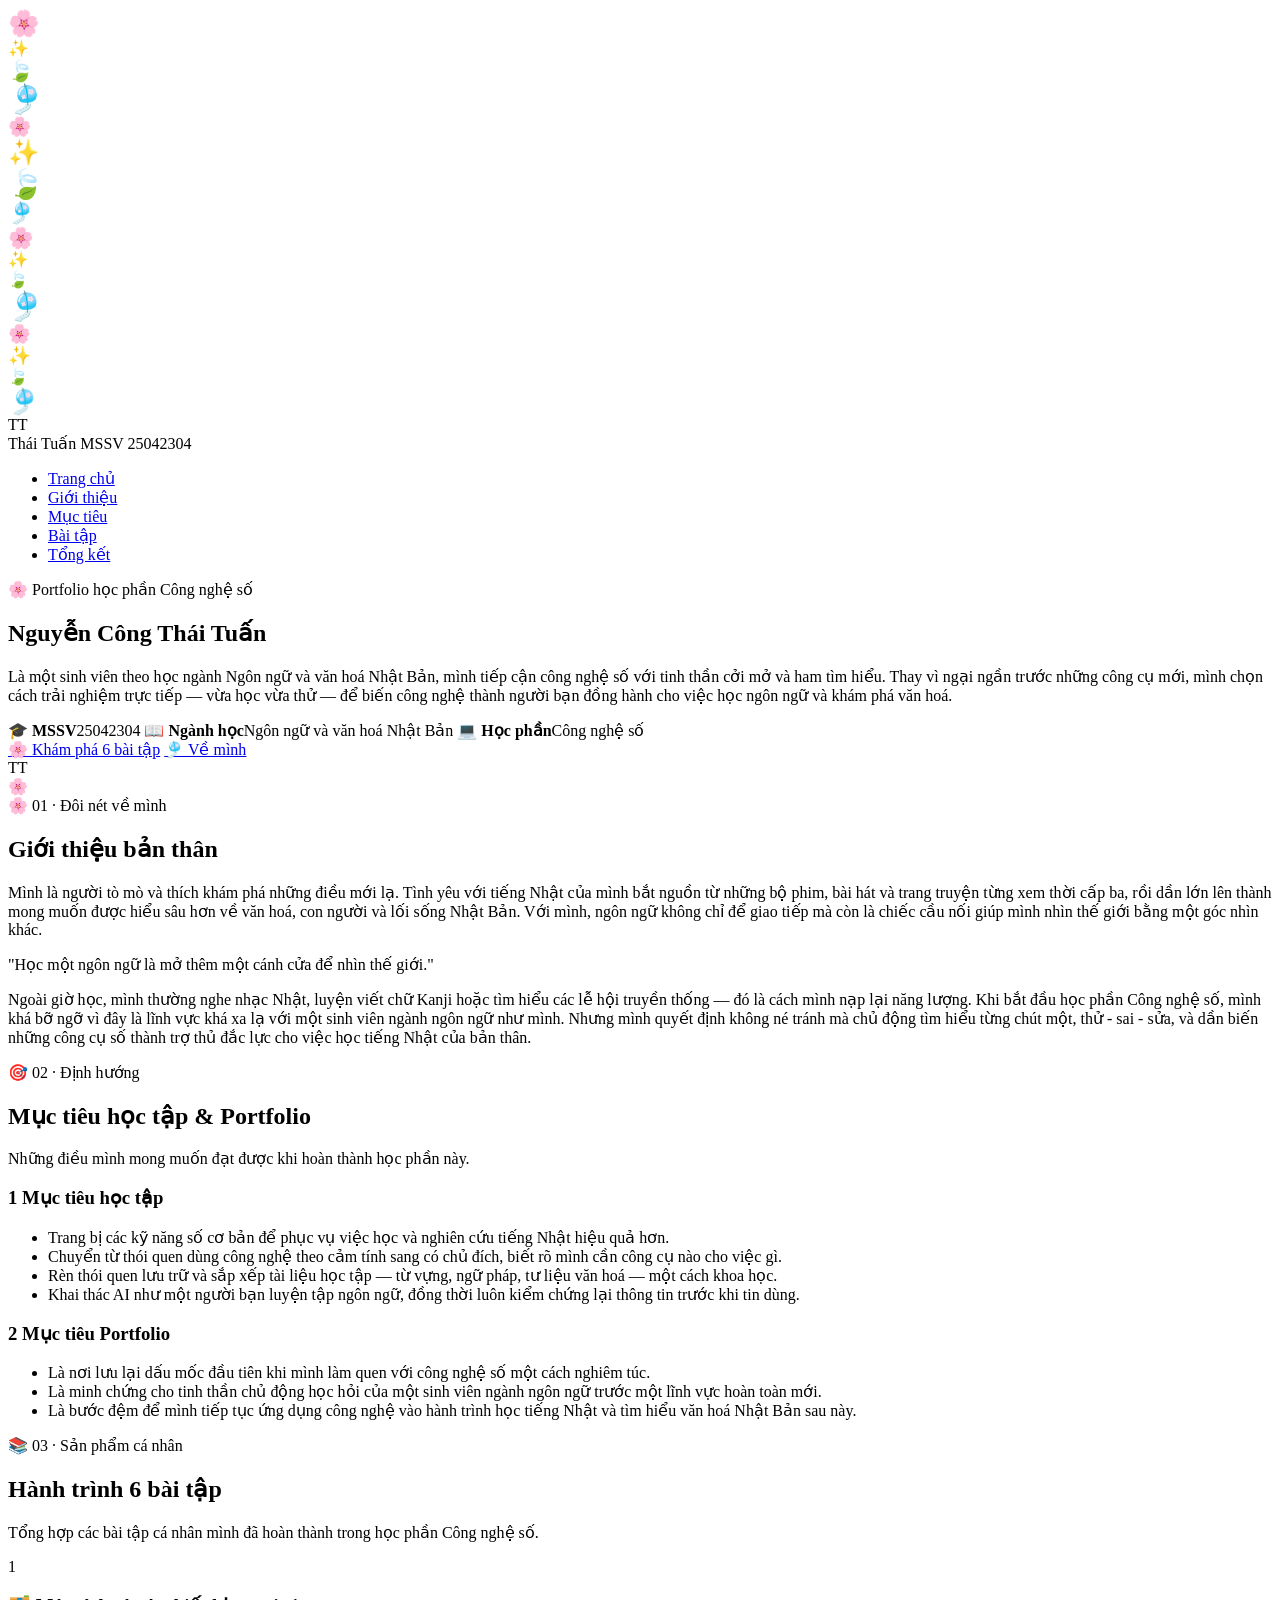
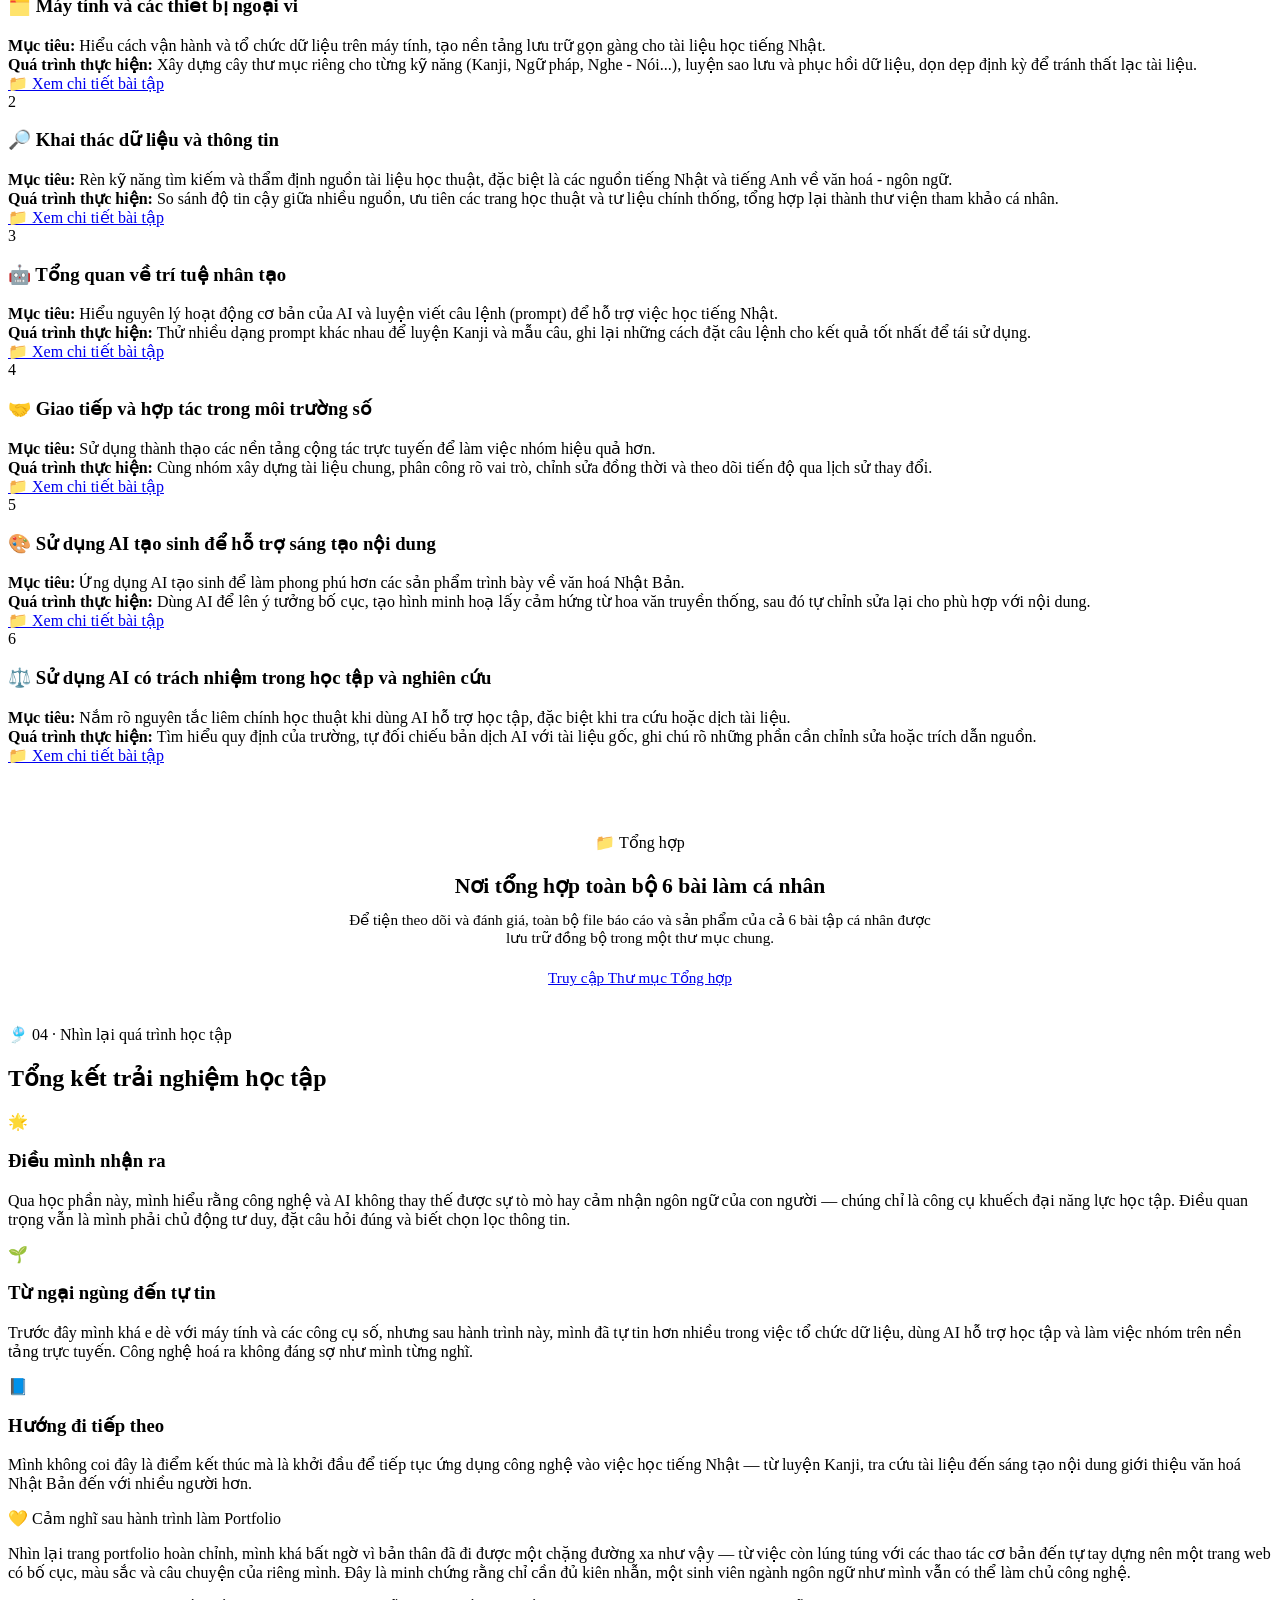
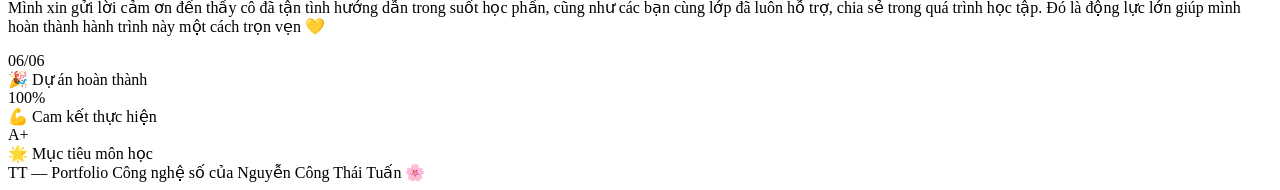
==== index.html @ 09aaa68a "Rename index (6).html to index.html" ====
<!DOCTYPE html>
<html lang="vi">
<head>
<meta charset="UTF-8">
<meta name="viewport" content="width=device-width, initial-scale=1.0">
<title>Nguyễn Công Thái Tuấn - Portfolio Công nghệ số</title>
<link rel="preconnect" href="https://fonts.googleapis.com">
<link rel="preconnect" href="https://fonts.gstatic.com" crossorigin>
<link href="https://fonts.googleapis.com/css2?family=Baloo+2:wght@500;600;700;800&family=Be+Vietnam+Pro:wght@400;500;600;700;800&display=swap" rel="stylesheet">
<link rel="stylesheet" href="style.css">
</head>
<body>

<div class="blob blob-1"></div>
<div class="blob blob-2"></div>
<div class="blob blob-3"></div>
<div class="petals" id="petals" aria-hidden="true"></div>
<div class="cursor-glow" id="cursorGlow"></div>

<header class="site-nav">
  <div class="wrap nav-inner">
    <div class="brand">
      <div class="seal">TT</div>
      <div class="brand-text">
        <span class="brand-name">Thái Tuấn</span>
        <span class="brand-id">MSSV 25042304</span>
      </div>
    </div>
    <ul class="nav-links">
      <li><a href="#trang-chu" class="nav-link active">Trang chủ</a></li>
      <li><a href="#gioi-thieu" class="nav-link">Giới thiệu</a></li>
      <li><a href="#muc-tieu" class="nav-link">Mục tiêu</a></li>
      <li><a href="#bai-tap" class="nav-link">Bài tập</a></li>
      <li><a href="#tong-ket" class="nav-link">Tổng kết</a></li>
    </ul>
  </div>
</header>

<section id="trang-chu">
  <div class="wrap hero">
    <div class="reveal">
      <span class="hero-eyebrow">🌸 Portfolio học phần Công nghệ số</span>
      <h1>Nguyễn Công Thái Tuấn<span class="underline"></span></h1>
      <p class="sub">Là một sinh viên theo học ngành Ngôn ngữ và văn hoá Nhật Bản, mình tiếp cận công nghệ số với tinh thần cởi mở và ham tìm hiểu. Thay vì ngại ngần trước những công cụ mới, mình chọn cách trải nghiệm trực tiếp — vừa học vừa thử — để biến công nghệ thành người bạn đồng hành cho việc học ngôn ngữ và khám phá văn hoá.</p>
      <div class="info-chips">
        <span class="info-chip"><b>🎓 MSSV</b>25042304</span>
        <span class="info-chip"><b>📖 Ngành học</b>Ngôn ngữ và văn hoá Nhật Bản</span>
        <span class="info-chip"><b>💻 Học phần</b>Công nghệ số</span>
      </div>
      <div class="hero-cta">
        <a href="#bai-tap" class="btn btn-primary">🌸 Khám phá 6 bài tập</a>
        <a href="#gioi-thieu" class="btn btn-ghost">🎐 Về mình</a>
      </div>
    </div>
    <div class="hero-frame reveal">
      <div class="frame-ring"></div>
      <div class="frame-img">TT</div>
      <div class="frame-sticker">🌸</div>
    </div>
  </div>
  <div class="arc-divider" aria-hidden="true"><span class="sun"></span></div>
</section>

<section id="gioi-thieu">
  <div class="wrap">
    <div class="section-head reveal">
      <span class="tag">🌸 01 · Đôi nét về mình</span>
      <h2>Giới thiệu bản thân</h2>
    </div>
    <div class="intro-text reveal">
      <p>Mình là người tò mò và thích khám phá những điều mới lạ. Tình yêu với tiếng Nhật của mình bắt nguồn từ những bộ phim, bài hát và trang truyện từng xem thời cấp ba, rồi dần lớn lên thành mong muốn được hiểu sâu hơn về văn hoá, con người và lối sống Nhật Bản. Với mình, ngôn ngữ không chỉ để giao tiếp mà còn là chiếc cầu nối giúp mình nhìn thế giới bằng một góc nhìn khác.</p>
      <div class="pull-quote">"Học một ngôn ngữ là mở thêm một cánh cửa để nhìn thế giới."</div>
      <p>Ngoài giờ học, mình thường nghe nhạc Nhật, luyện viết chữ Kanji hoặc tìm hiểu các lễ hội truyền thống — đó là cách mình nạp lại năng lượng. Khi bắt đầu học phần Công nghệ số, mình khá bỡ ngỡ vì đây là lĩnh vực khá xa lạ với một sinh viên ngành ngôn ngữ như mình. Nhưng mình quyết định không né tránh mà chủ động tìm hiểu từng chút một, thử - sai - sửa, và dần biến những công cụ số thành trợ thủ đắc lực cho việc học tiếng Nhật của bản thân.</p>
    </div>
  </div>
</section>

<section id="muc-tieu">
  <div class="wrap">
    <div class="section-head reveal">
      <span class="tag">🎯 02 · Định hướng</span>
      <h2>Mục tiêu học tập &amp; Portfolio</h2>
      <p>Những điều mình mong muốn đạt được khi hoàn thành học phần này.</p>
    </div>
    <div class="goal-grid">
      <div class="goal-card reveal">
        <h3><span class="num">1</span> Mục tiêu học tập</h3>
        <ul>
          <li>Trang bị các kỹ năng số cơ bản để phục vụ việc học và nghiên cứu tiếng Nhật hiệu quả hơn.</li>
          <li>Chuyển từ thói quen dùng công nghệ theo cảm tính sang có chủ đích, biết rõ mình cần công cụ nào cho việc gì.</li>
          <li>Rèn thói quen lưu trữ và sắp xếp tài liệu học tập — từ vựng, ngữ pháp, tư liệu văn hoá — một cách khoa học.</li>
          <li>Khai thác AI như một người bạn luyện tập ngôn ngữ, đồng thời luôn kiểm chứng lại thông tin trước khi tin dùng.</li>
        </ul>
      </div>
      <div class="goal-card reveal">
        <h3><span class="num">2</span> Mục tiêu Portfolio</h3>
        <ul>
          <li>Là nơi lưu lại dấu mốc đầu tiên khi mình làm quen với công nghệ số một cách nghiêm túc.</li>
          <li>Là minh chứng cho tinh thần chủ động học hỏi của một sinh viên ngành ngôn ngữ trước một lĩnh vực hoàn toàn mới.</li>
          <li>Là bước đệm để mình tiếp tục ứng dụng công nghệ vào hành trình học tiếng Nhật và tìm hiểu văn hoá Nhật Bản sau này.</li>
        </ul>
      </div>
    </div>
  </div>
</section>

<section id="bai-tap">
  <div class="wrap">
    <div class="section-head reveal">
      <span class="tag">📚 03 · Sản phẩm cá nhân</span>
      <h2>Hành trình 6 bài tập</h2>
      <p>Tổng hợp các bài tập cá nhân mình đã hoàn thành trong học phần Công nghệ số.</p>
    </div>
    <div class="work-list">
      <div class="work-item reveal">
        <div class="num">1</div>
        <div>
          <h3>🗂️ Máy tính và các thiết bị ngoại vi</h3>
          <div class="work-fields">
            <div class="row"><b>Mục tiêu:</b> Hiểu cách vận hành và tổ chức dữ liệu trên máy tính, tạo nền tảng lưu trữ gọn gàng cho tài liệu học tiếng Nhật.</div>
            <div class="row"><b>Quá trình thực hiện:</b> Xây dựng cây thư mục riêng cho từng kỹ năng (Kanji, Ngữ pháp, Nghe - Nói...), luyện sao lưu và phục hồi dữ liệu, dọn dẹp định kỳ để tránh thất lạc tài liệu.</div>
          </div>
          <a href="#" class="work-link">📁 Xem chi tiết bài tập</a>
        </div>
      </div>
      <div class="work-item reveal">
        <div class="num">2</div>
        <div>
          <h3>🔎 Khai thác dữ liệu và thông tin</h3>
          <div class="work-fields">
            <div class="row"><b>Mục tiêu:</b> Rèn kỹ năng tìm kiếm và thẩm định nguồn tài liệu học thuật, đặc biệt là các nguồn tiếng Nhật và tiếng Anh về văn hoá - ngôn ngữ.</div>
            <div class="row"><b>Quá trình thực hiện:</b> So sánh độ tin cậy giữa nhiều nguồn, ưu tiên các trang học thuật và tư liệu chính thống, tổng hợp lại thành thư viện tham khảo cá nhân.</div>
          </div>
          <a href="#" class="work-link">📁 Xem chi tiết bài tập</a>
        </div>
      </div>
      <div class="work-item reveal">
        <div class="num">3</div>
        <div>
          <h3>🤖 Tổng quan về trí tuệ nhân tạo</h3>
          <div class="work-fields">
            <div class="row"><b>Mục tiêu:</b> Hiểu nguyên lý hoạt động cơ bản của AI và luyện viết câu lệnh (prompt) để hỗ trợ việc học tiếng Nhật.</div>
            <div class="row"><b>Quá trình thực hiện:</b> Thử nhiều dạng prompt khác nhau để luyện Kanji và mẫu câu, ghi lại những cách đặt câu lệnh cho kết quả tốt nhất để tái sử dụng.</div>
          </div>
          <a href="#" class="work-link">📁 Xem chi tiết bài tập</a>
        </div>
      </div>
      <div class="work-item reveal">
        <div class="num">4</div>
        <div>
          <h3>🤝 Giao tiếp và hợp tác trong môi trường số</h3>
          <div class="work-fields">
            <div class="row"><b>Mục tiêu:</b> Sử dụng thành thạo các nền tảng cộng tác trực tuyến để làm việc nhóm hiệu quả hơn.</div>
            <div class="row"><b>Quá trình thực hiện:</b> Cùng nhóm xây dựng tài liệu chung, phân công rõ vai trò, chỉnh sửa đồng thời và theo dõi tiến độ qua lịch sử thay đổi.</div>
          </div>
          <a href="#" class="work-link">📁 Xem chi tiết bài tập</a>
        </div>
      </div>
      <div class="work-item reveal">
        <div class="num">5</div>
        <div>
          <h3>🎨 Sử dụng AI tạo sinh để hỗ trợ sáng tạo nội dung</h3>
          <div class="work-fields">
            <div class="row"><b>Mục tiêu:</b> Ứng dụng AI tạo sinh để làm phong phú hơn các sản phẩm trình bày về văn hoá Nhật Bản.</div>
            <div class="row"><b>Quá trình thực hiện:</b> Dùng AI để lên ý tưởng bố cục, tạo hình minh hoạ lấy cảm hứng từ hoa văn truyền thống, sau đó tự chỉnh sửa lại cho phù hợp với nội dung.</div>
          </div>
          <a href="#" class="work-link">📁 Xem chi tiết bài tập</a>
        </div>
      </div>
      <div class="work-item reveal">
        <div class="num">6</div>
        <div>
          <h3>⚖️ Sử dụng AI có trách nhiệm trong học tập và nghiên cứu</h3>
          <div class="work-fields">
            <div class="row"><b>Mục tiêu:</b> Nắm rõ nguyên tắc liêm chính học thuật khi dùng AI hỗ trợ học tập, đặc biệt khi tra cứu hoặc dịch tài liệu.</div>
            <div class="row"><b>Quá trình thực hiện:</b> Tìm hiểu quy định của trường, tự đối chiếu bản dịch AI với tài liệu gốc, ghi chú rõ những phần cần chỉnh sửa hoặc trích dẫn nguồn.</div>
          </div>
          <a href="#" class="work-link">📁 Xem chi tiết bài tập</a>
        </div>
      </div>

      <!-- Ô dẫn đến link tổng hợp 6 bài -->
      <div class="work-item reveal" style="grid-template-columns: 1fr; text-align: center; border: 2px dashed var(--pink); background: var(--pink-soft); margin-top: 30px; padding: 38px 24px;">
        <div style="max-width: 600px; margin: 0 auto;">
          <span class="tag" style="margin-bottom: 16px;">📁 Tổng hợp</span>
          <h3 style="font-size: 1.35rem; margin-bottom: 12px;">Nơi tổng hợp toàn bộ 6 bài làm cá nhân</h3>
          <p class="sub" style="margin: 0 auto 22px; font-size: 0.95rem;">Để tiện theo dõi và đánh giá, toàn bộ file báo cáo và sản phẩm của cả 6 bài tập cá nhân được lưu trữ đồng bộ trong một thư mục chung.</p>
          <!-- Thay link Drive tổng hợp thật vào ký tự # dưới đây -->
          <a href="#" class="btn btn-primary" style="padding: 14px 36px; font-size: 0.95rem;">Truy cập Thư mục Tổng hợp</a>
        </div>
      </div>
    </div>
  </div>
</section>

<section id="tong-ket">
  <div class="wrap">
    <div class="section-head reveal">
      <span class="tag">🎐 04 · Nhìn lại quá trình học tập</span>
      <h2>Tổng kết trải nghiệm học tập</h2>
    </div>
    <div class="reflect-grid">
      <div class="reflect-card reveal">
        <div class="ic">🌟</div>
        <h3>Điều mình nhận ra</h3>
        <p>Qua học phần này, mình hiểu rằng công nghệ và AI không thay thế được sự tò mò hay cảm nhận ngôn ngữ của con người — chúng chỉ là công cụ khuếch đại năng lực học tập. Điều quan trọng vẫn là mình phải chủ động tư duy, đặt câu hỏi đúng và biết chọn lọc thông tin.</p>
      </div>
      <div class="reflect-card reveal">
        <div class="ic">🌱</div>
        <h3>Từ ngại ngùng đến tự tin</h3>
        <p>Trước đây mình khá e dè với máy tính và các công cụ số, nhưng sau hành trình này, mình đã tự tin hơn nhiều trong việc tổ chức dữ liệu, dùng AI hỗ trợ học tập và làm việc nhóm trên nền tảng trực tuyến. Công nghệ hoá ra không đáng sợ như mình từng nghĩ.</p>
      </div>
      <div class="reflect-card reveal">
        <div class="ic">📘</div>
        <h3>Hướng đi tiếp theo</h3>
        <p>Mình không coi đây là điểm kết thúc mà là khởi đầu để tiếp tục ứng dụng công nghệ vào việc học tiếng Nhật — từ luyện Kanji, tra cứu tài liệu đến sáng tạo nội dung giới thiệu văn hoá Nhật Bản đến với nhiều người hơn.</p>
      </div>
    </div>

    <div class="feelings reveal">
      <span class="tag">💛 Cảm nghĩ sau hành trình làm Portfolio</span>
      <p>Nhìn lại trang portfolio hoàn chỉnh, mình khá bất ngờ vì bản thân đã đi được một chặng đường xa như vậy — từ việc còn lúng túng với các thao tác cơ bản đến tự tay dựng nên một trang web có bố cục, màu sắc và câu chuyện của riêng mình. Đây là minh chứng rằng chỉ cần đủ kiên nhẫn, một sinh viên ngành ngôn ngữ như mình vẫn có thể làm chủ công nghệ.</p>
      <p class="thanks">Mình xin gửi lời cảm ơn đến thầy cô đã tận tình hướng dẫn trong suốt học phần, cũng như các bạn cùng lớp đã luôn hỗ trợ, chia sẻ trong quá trình học tập. Đó là động lực lớn giúp mình hoàn thành hành trình này một cách trọn vẹn 💛</p>
    </div>

    <div class="stat-row reveal">
      <div class="stat"><div class="num">06/06</div><div class="label">🎉 Dự án hoàn thành</div></div>
      <div class="stat"><div class="num">100%</div><div class="label">💪 Cam kết thực hiện</div></div>
      <div class="stat"><div class="num">A+</div><div class="label">🌟 Mục tiêu môn học</div></div>
    </div>
  </div>
</section>

<footer>
  <span class="seal-mini">TT</span> — Portfolio Công nghệ số của Nguyễn Công Thái Tuấn 🌸
</footer>

<script>
  // Cánh hoa rơi
  const petalEmojis = ['🌸','✨','🍃','🎐'];
  const petalLayer = document.getElementById('petals');
  for(let i = 0; i < 16; i++){
    const el = document.createElement('div');
    el.className = 'petal';
    el.textContent = petalEmojis[i % petalEmojis.length];
    el.style.left = (Math.random() * 100) + 'vw';
    el.style.animationDuration = (9 + Math.random() * 8) + 's';
    el.style.animationDelay = (Math.random() * 10) + 's';
    el.style.fontSize = (1 + Math.random() * 0.9) + 'rem';
    petalLayer.appendChild(el);
  }

  // Con trỏ phát sáng
  const glow = document.getElementById('cursorGlow');
  window.addEventListener('mousemove', (e) => {
    glow.style.left = e.clientX + 'px'; glow.style.top = e.clientY + 'px'; glow.style.opacity = 1;
  });
  window.addEventListener('mouseleave', () => { glow.style.opacity = 0; });

  // Hiệu ứng xuất hiện khi cuộn
  const reveals = document.querySelectorAll('.reveal');
  reveals.forEach((el, i) => { el.style.transitionDelay = (i % 4) * 0.08 + 's'; });
  const io = new IntersectionObserver((entries) => {
    entries.forEach(entry => {
      if (entry.isIntersecting) { entry.target.classList.add('in-view'); io.unobserve(entry.target); }
    });
  }, { threshold: 0.1 });
  reveals.forEach(el => io.observe(el));

  // Số liệu "nảy" khi vào khung nhìn
  const stats = document.querySelectorAll('.stat');
  const statIo = new IntersectionObserver((entries) => {
    entries.forEach(entry => {
      if (entry.isIntersecting) { entry.target.classList.add('in-view'); statIo.unobserve(entry.target); }
    });
  }, { threshold: 0.4 });
  stats.forEach(el => statIo.observe(el));

  // Cuộn mượt
  document.querySelectorAll('a[href^="#"]').forEach(link => {
    link.addEventListener('click', (e) => {
      const target = document.querySelector(link.getAttribute('href'));
      if (target) { e.preventDefault(); target.scrollIntoView({ behavior: 'smooth', block: 'start' }); }
    });
  });

  // Đánh dấu mục nav đang xem
  const navLinks = document.querySelectorAll('.nav-link');
  const sections = document.querySelectorAll('section[id]');
  const navIo = new IntersectionObserver((entries) => {
    entries.forEach(entry => {
      if (entry.isIntersecting) {
        const id = entry.target.getAttribute('id');
        navLinks.forEach(l => l.classList.toggle('active', l.getAttribute('href') === '#' + id));
      }
    });
  }, { threshold: 0.3 });
  sections.forEach(s => navIo.observe(s));

  // Trước khi in: hiện đầy đủ nội dung, tắt hiệu ứng động
  window.addEventListener('beforeprint', () => {
    reveals.forEach(el => el.classList.add('in-view'));
    stats.forEach(el => el.classList.add('in-view'));
  });
</script>
</body>
</html>
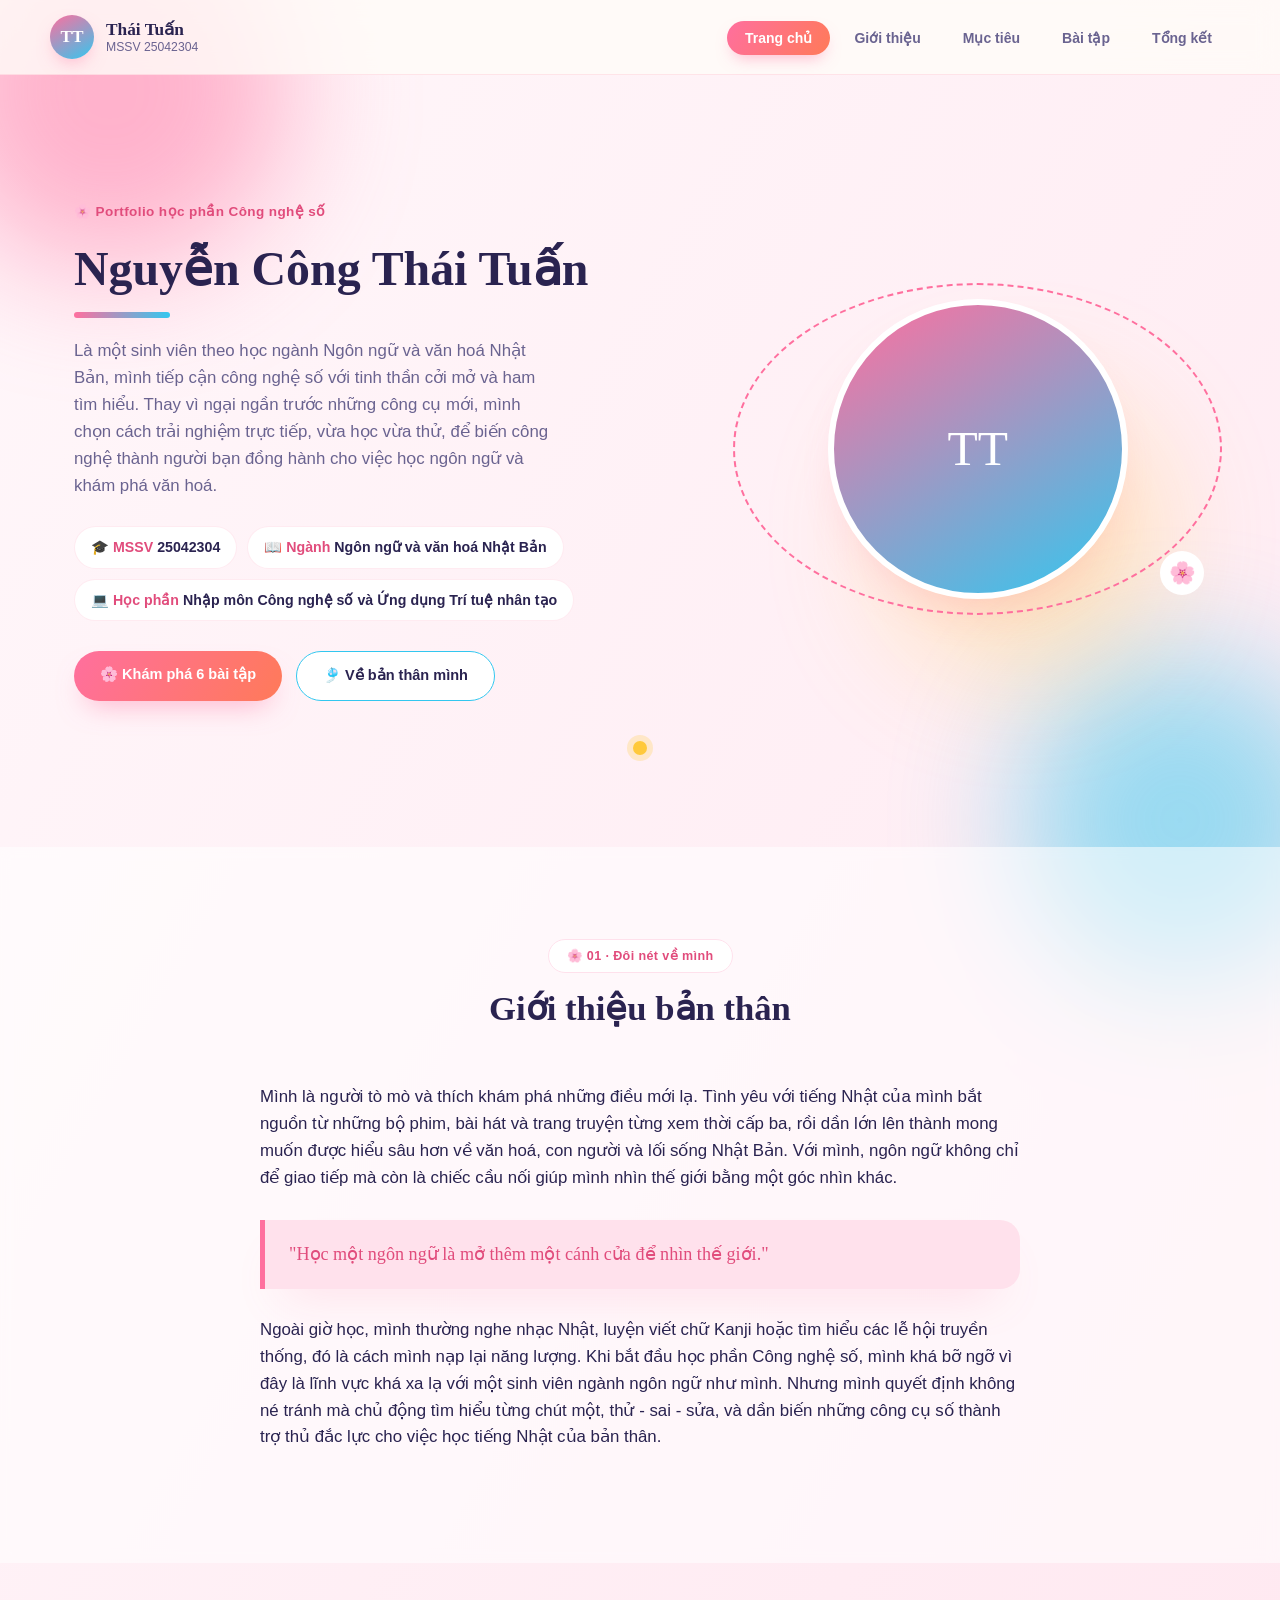
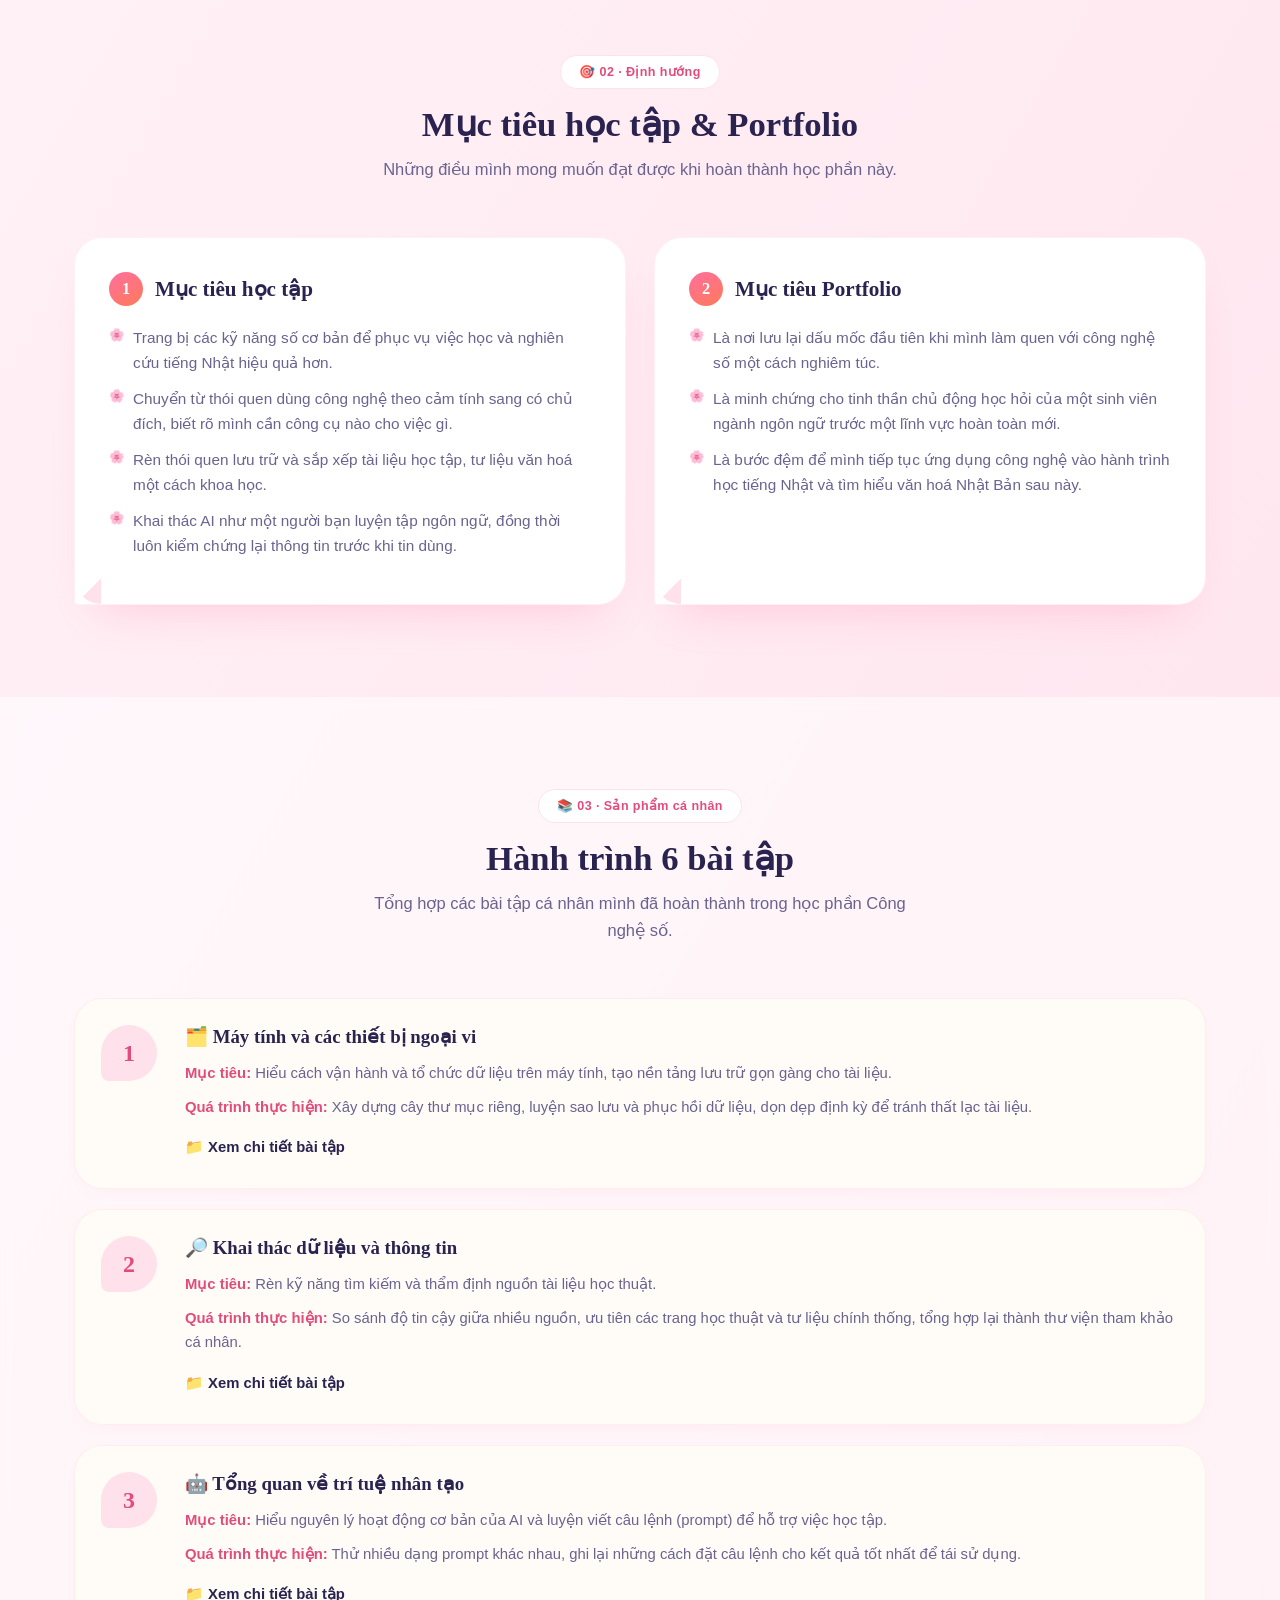
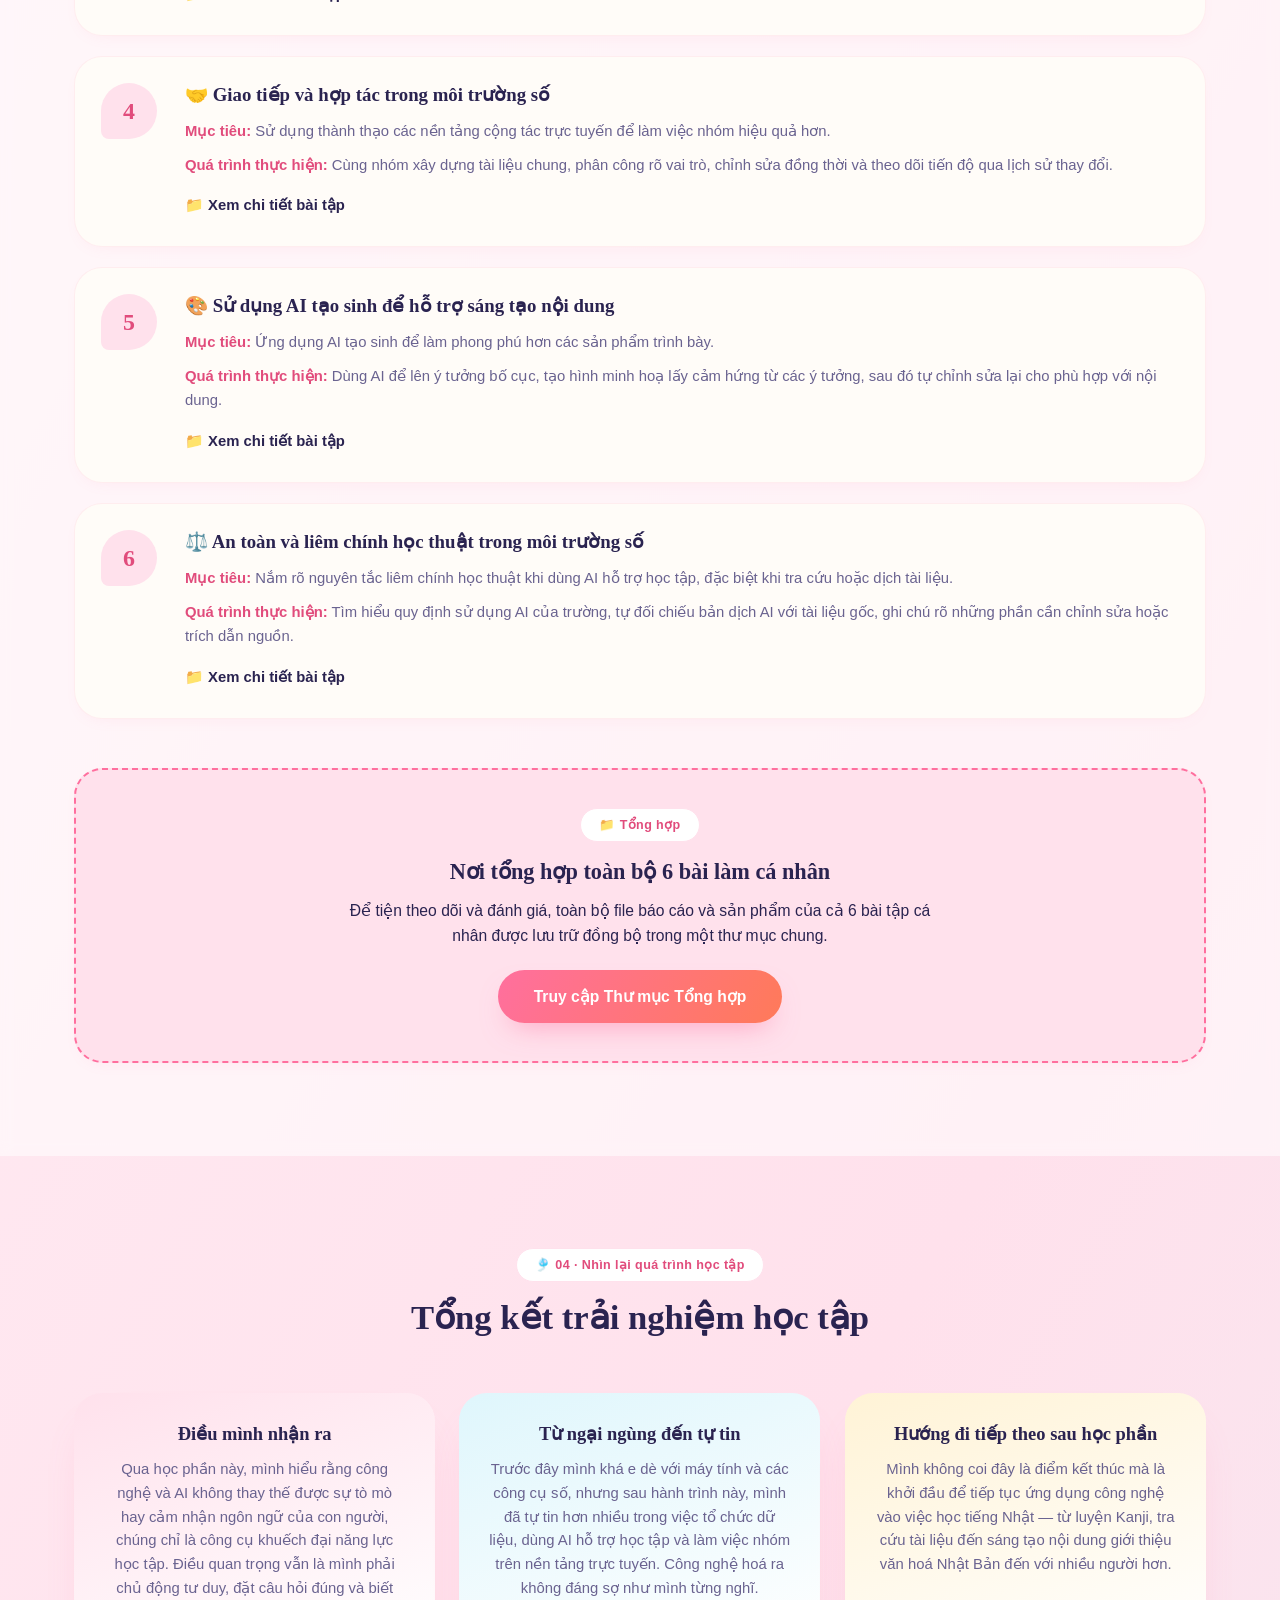
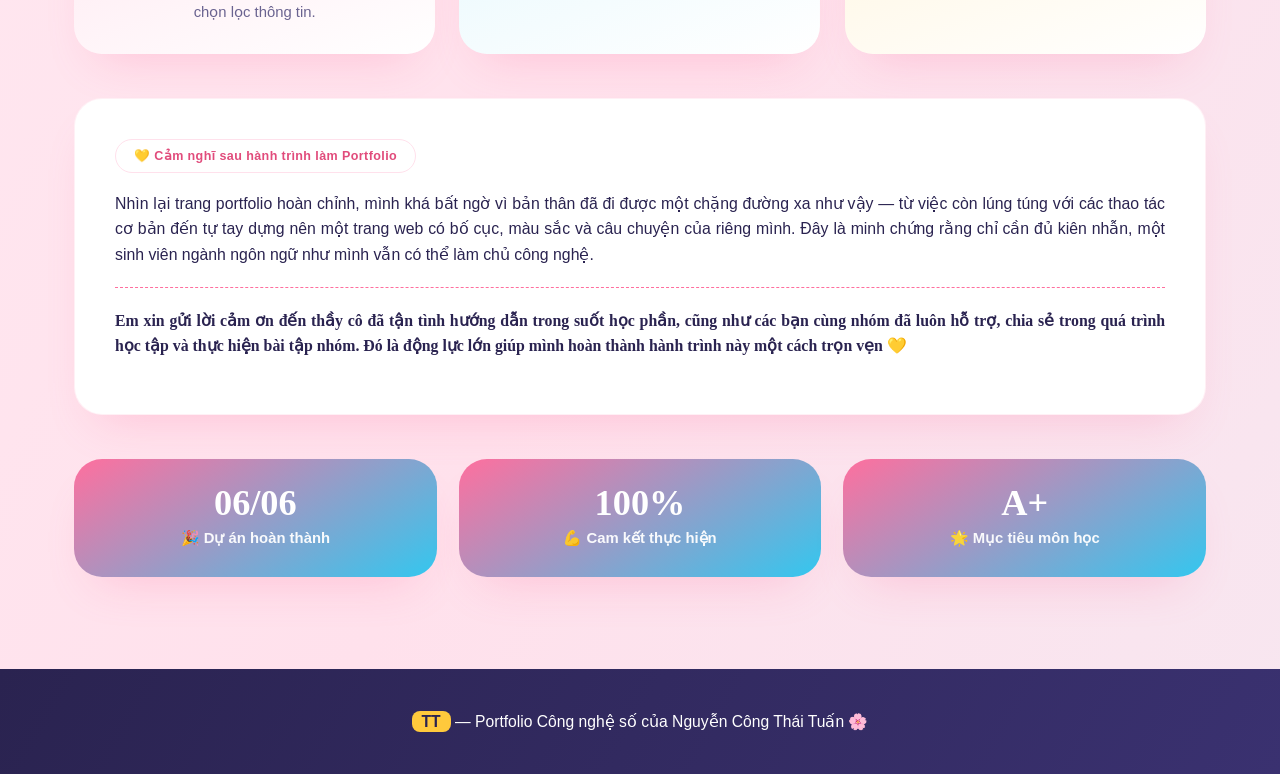
==== commit e3cc5ca7: "Update index.html" ====
--- a/index.html
+++ b/index.html
@@ -41,15 +41,15 @@
     <div class="reveal">
       <span class="hero-eyebrow">🌸 Portfolio học phần Công nghệ số</span>
       <h1>Nguyễn Công Thái Tuấn<span class="underline"></span></h1>
-      <p class="sub">Là một sinh viên theo học ngành Ngôn ngữ và văn hoá Nhật Bản, mình tiếp cận công nghệ số với tinh thần cởi mở và ham tìm hiểu. Thay vì ngại ngần trước những công cụ mới, mình chọn cách trải nghiệm trực tiếp — vừa học vừa thử — để biến công nghệ thành người bạn đồng hành cho việc học ngôn ngữ và khám phá văn hoá.</p>
+      <p class="sub">Là một sinh viên theo học ngành Ngôn ngữ và văn hoá Nhật Bản, mình tiếp cận công nghệ số với tinh thần cởi mở và ham tìm hiểu. Thay vì ngại ngần trước những công cụ mới, mình chọn cách trải nghiệm trực tiếp, vừa học vừa thử, để biến công nghệ thành người bạn đồng hành cho việc học ngôn ngữ và khám phá văn hoá.</p>
       <div class="info-chips">
         <span class="info-chip"><b>🎓 MSSV</b>25042304</span>
-        <span class="info-chip"><b>📖 Ngành học</b>Ngôn ngữ và văn hoá Nhật Bản</span>
-        <span class="info-chip"><b>💻 Học phần</b>Công nghệ số</span>
+        <span class="info-chip"><b>📖 Ngành</b>Ngôn ngữ và văn hoá Nhật Bản</span>
+        <span class="info-chip"><b>💻 Học phần</b>Nhập môn Công nghệ số và Ứng dụng Trí tuệ nhân tạo</span>
       </div>
       <div class="hero-cta">
         <a href="#bai-tap" class="btn btn-primary">🌸 Khám phá 6 bài tập</a>
-        <a href="#gioi-thieu" class="btn btn-ghost">🎐 Về mình</a>
+        <a href="#gioi-thieu" class="btn btn-ghost">🎐 Về bản thân mình</a>
       </div>
     </div>
     <div class="hero-frame reveal">
@@ -70,7 +70,7 @@
     <div class="intro-text reveal">
       <p>Mình là người tò mò và thích khám phá những điều mới lạ. Tình yêu với tiếng Nhật của mình bắt nguồn từ những bộ phim, bài hát và trang truyện từng xem thời cấp ba, rồi dần lớn lên thành mong muốn được hiểu sâu hơn về văn hoá, con người và lối sống Nhật Bản. Với mình, ngôn ngữ không chỉ để giao tiếp mà còn là chiếc cầu nối giúp mình nhìn thế giới bằng một góc nhìn khác.</p>
       <div class="pull-quote">"Học một ngôn ngữ là mở thêm một cánh cửa để nhìn thế giới."</div>
-      <p>Ngoài giờ học, mình thường nghe nhạc Nhật, luyện viết chữ Kanji hoặc tìm hiểu các lễ hội truyền thống — đó là cách mình nạp lại năng lượng. Khi bắt đầu học phần Công nghệ số, mình khá bỡ ngỡ vì đây là lĩnh vực khá xa lạ với một sinh viên ngành ngôn ngữ như mình. Nhưng mình quyết định không né tránh mà chủ động tìm hiểu từng chút một, thử - sai - sửa, và dần biến những công cụ số thành trợ thủ đắc lực cho việc học tiếng Nhật của bản thân.</p>
+      <p>Ngoài giờ học, mình thường nghe nhạc Nhật, luyện viết chữ Kanji hoặc tìm hiểu các lễ hội truyền thống, đó là cách mình nạp lại năng lượng. Khi bắt đầu học phần Công nghệ số, mình khá bỡ ngỡ vì đây là lĩnh vực khá xa lạ với một sinh viên ngành ngôn ngữ như mình. Nhưng mình quyết định không né tránh mà chủ động tìm hiểu từng chút một, thử - sai - sửa, và dần biến những công cụ số thành trợ thủ đắc lực cho việc học tiếng Nhật của bản thân.</p>
     </div>
   </div>
 </section>
@@ -88,7 +88,7 @@
         <ul>
           <li>Trang bị các kỹ năng số cơ bản để phục vụ việc học và nghiên cứu tiếng Nhật hiệu quả hơn.</li>
           <li>Chuyển từ thói quen dùng công nghệ theo cảm tính sang có chủ đích, biết rõ mình cần công cụ nào cho việc gì.</li>
-          <li>Rèn thói quen lưu trữ và sắp xếp tài liệu học tập — từ vựng, ngữ pháp, tư liệu văn hoá — một cách khoa học.</li>
+          <li>Rèn thói quen lưu trữ và sắp xếp tài liệu học tập, tư liệu văn hoá một cách khoa học.</li>
           <li>Khai thác AI như một người bạn luyện tập ngôn ngữ, đồng thời luôn kiểm chứng lại thông tin trước khi tin dùng.</li>
         </ul>
       </div>
@@ -117,10 +117,10 @@
         <div>
           <h3>🗂️ Máy tính và các thiết bị ngoại vi</h3>
           <div class="work-fields">
-            <div class="row"><b>Mục tiêu:</b> Hiểu cách vận hành và tổ chức dữ liệu trên máy tính, tạo nền tảng lưu trữ gọn gàng cho tài liệu học tiếng Nhật.</div>
-            <div class="row"><b>Quá trình thực hiện:</b> Xây dựng cây thư mục riêng cho từng kỹ năng (Kanji, Ngữ pháp, Nghe - Nói...), luyện sao lưu và phục hồi dữ liệu, dọn dẹp định kỳ để tránh thất lạc tài liệu.</div>
-          </div>
-          <a href="#" class="work-link">📁 Xem chi tiết bài tập</a>
+            <div class="row"><b>Mục tiêu:</b> Hiểu cách vận hành và tổ chức dữ liệu trên máy tính, tạo nền tảng lưu trữ gọn gàng cho tài liệu.</div>
+            <div class="row"><b>Quá trình thực hiện:</b> Xây dựng cây thư mục riêng, luyện sao lưu và phục hồi dữ liệu, dọn dẹp định kỳ để tránh thất lạc tài liệu.</div>
+          </div>
+          <a href="https://drive.google.com/file/d/1brFZg4f1hDSLKxqn5hWI1V_ljC0Bep34/view?usp=drive_link" class="work-link">📁 Xem chi tiết bài tập</a>
         </div>
       </div>
       <div class="work-item reveal">
@@ -128,10 +128,10 @@
         <div>
           <h3>🔎 Khai thác dữ liệu và thông tin</h3>
           <div class="work-fields">
-            <div class="row"><b>Mục tiêu:</b> Rèn kỹ năng tìm kiếm và thẩm định nguồn tài liệu học thuật, đặc biệt là các nguồn tiếng Nhật và tiếng Anh về văn hoá - ngôn ngữ.</div>
+            <div class="row"><b>Mục tiêu:</b> Rèn kỹ năng tìm kiếm và thẩm định nguồn tài liệu học thuật.</div>
             <div class="row"><b>Quá trình thực hiện:</b> So sánh độ tin cậy giữa nhiều nguồn, ưu tiên các trang học thuật và tư liệu chính thống, tổng hợp lại thành thư viện tham khảo cá nhân.</div>
           </div>
-          <a href="#" class="work-link">📁 Xem chi tiết bài tập</a>
+          <a href="https://drive.google.com/file/d/1V2eVG8cg9KhekNZRLpbLULGTibU__A0H/view?usp=drive_link" class="work-link">📁 Xem chi tiết bài tập</a>
         </div>
       </div>
       <div class="work-item reveal">
@@ -139,10 +139,10 @@
         <div>
           <h3>🤖 Tổng quan về trí tuệ nhân tạo</h3>
           <div class="work-fields">
-            <div class="row"><b>Mục tiêu:</b> Hiểu nguyên lý hoạt động cơ bản của AI và luyện viết câu lệnh (prompt) để hỗ trợ việc học tiếng Nhật.</div>
-            <div class="row"><b>Quá trình thực hiện:</b> Thử nhiều dạng prompt khác nhau để luyện Kanji và mẫu câu, ghi lại những cách đặt câu lệnh cho kết quả tốt nhất để tái sử dụng.</div>
-          </div>
-          <a href="#" class="work-link">📁 Xem chi tiết bài tập</a>
+            <div class="row"><b>Mục tiêu:</b> Hiểu nguyên lý hoạt động cơ bản của AI và luyện viết câu lệnh (prompt) để hỗ trợ việc học tập.</div>
+            <div class="row"><b>Quá trình thực hiện:</b> Thử nhiều dạng prompt khác nhau, ghi lại những cách đặt câu lệnh cho kết quả tốt nhất để tái sử dụng.</div>
+          </div>
+          <a href="https://drive.google.com/file/d/1sXo_4yEObmmK12gEWAlB6NnLqLjsC4DI/view?usp=drive_link" class="work-link">📁 Xem chi tiết bài tập</a>
         </div>
       </div>
       <div class="work-item reveal">
@@ -153,7 +153,7 @@
             <div class="row"><b>Mục tiêu:</b> Sử dụng thành thạo các nền tảng cộng tác trực tuyến để làm việc nhóm hiệu quả hơn.</div>
             <div class="row"><b>Quá trình thực hiện:</b> Cùng nhóm xây dựng tài liệu chung, phân công rõ vai trò, chỉnh sửa đồng thời và theo dõi tiến độ qua lịch sử thay đổi.</div>
           </div>
-          <a href="#" class="work-link">📁 Xem chi tiết bài tập</a>
+          <a href="https://drive.google.com/file/d/1CThn3z2_cbSLkAjHHFn8-Ey7aQlFpjEn/view?usp=drive_link" class="work-link">📁 Xem chi tiết bài tập</a>
         </div>
       </div>
       <div class="work-item reveal">
@@ -161,21 +161,21 @@
         <div>
           <h3>🎨 Sử dụng AI tạo sinh để hỗ trợ sáng tạo nội dung</h3>
           <div class="work-fields">
-            <div class="row"><b>Mục tiêu:</b> Ứng dụng AI tạo sinh để làm phong phú hơn các sản phẩm trình bày về văn hoá Nhật Bản.</div>
-            <div class="row"><b>Quá trình thực hiện:</b> Dùng AI để lên ý tưởng bố cục, tạo hình minh hoạ lấy cảm hứng từ hoa văn truyền thống, sau đó tự chỉnh sửa lại cho phù hợp với nội dung.</div>
-          </div>
-          <a href="#" class="work-link">📁 Xem chi tiết bài tập</a>
+            <div class="row"><b>Mục tiêu:</b> Ứng dụng AI tạo sinh để làm phong phú hơn các sản phẩm trình bày.</div>
+            <div class="row"><b>Quá trình thực hiện:</b> Dùng AI để lên ý tưởng bố cục, tạo hình minh hoạ lấy cảm hứng từ các ý tưởng, sau đó tự chỉnh sửa lại cho phù hợp với nội dung.</div>
+          </div>
+          <a href="https://drive.google.com/file/d/1JEr2yvIgP0-DzwtuU6i96ROwkSikWsbE/view?usp=drive_link" class="work-link">📁 Xem chi tiết bài tập</a>
         </div>
       </div>
       <div class="work-item reveal">
         <div class="num">6</div>
         <div>
-          <h3>⚖️ Sử dụng AI có trách nhiệm trong học tập và nghiên cứu</h3>
+          <h3>⚖️ An toàn và liêm chính học thuật trong môi trường số</h3>
           <div class="work-fields">
             <div class="row"><b>Mục tiêu:</b> Nắm rõ nguyên tắc liêm chính học thuật khi dùng AI hỗ trợ học tập, đặc biệt khi tra cứu hoặc dịch tài liệu.</div>
-            <div class="row"><b>Quá trình thực hiện:</b> Tìm hiểu quy định của trường, tự đối chiếu bản dịch AI với tài liệu gốc, ghi chú rõ những phần cần chỉnh sửa hoặc trích dẫn nguồn.</div>
-          </div>
-          <a href="#" class="work-link">📁 Xem chi tiết bài tập</a>
+            <div class="row"><b>Quá trình thực hiện:</b> Tìm hiểu quy định sử dụng AI của trường, tự đối chiếu bản dịch AI với tài liệu gốc, ghi chú rõ những phần cần chỉnh sửa hoặc trích dẫn nguồn.</div>
+          </div>
+          <a href="https://drive.google.com/file/d/198xptSa5ByX6omVA4YvT5B3yi4RmZmha/view?usp=drive_link" class="work-link">📁 Xem chi tiết bài tập</a>
         </div>
       </div>
 
@@ -184,9 +184,9 @@
         <div style="max-width: 600px; margin: 0 auto;">
           <span class="tag" style="margin-bottom: 16px;">📁 Tổng hợp</span>
           <h3 style="font-size: 1.35rem; margin-bottom: 12px;">Nơi tổng hợp toàn bộ 6 bài làm cá nhân</h3>
-          <p class="sub" style="margin: 0 auto 22px; font-size: 0.95rem;">Để tiện theo dõi và đánh giá, toàn bộ file báo cáo và sản phẩm của cả 6 bài tập cá nhân được lưu trữ đồng bộ trong một thư mục chung.</p>
+          <p class="sub" style="margin: 0 auto 22px; font-size: 0.95rem;">Để tiện theo dõi và đánh giá, toàn bộ file báo cáo và sản phẩm của cả 6 bài tập cá nhân được  lưu trữ đồng bộ trong một thư mục chung.</p>
           <!-- Thay link Drive tổng hợp thật vào ký tự # dưới đây -->
-          <a href="#" class="btn btn-primary" style="padding: 14px 36px; font-size: 0.95rem;">Truy cập Thư mục Tổng hợp</a>
+          <a href="https://drive.google.com/drive/folders/1JVnuB_zcmQ5XquJ6gWGvH21tws39dPbN?usp=drive_link" class="btn btn-primary" style="padding: 14px 36px; font-size: 0.95rem;">Truy cập Thư mục Tổng hợp</a>
         </div>
       </div>
     </div>
@@ -201,18 +201,15 @@
     </div>
     <div class="reflect-grid">
       <div class="reflect-card reveal">
-        <div class="ic">🌟</div>
         <h3>Điều mình nhận ra</h3>
-        <p>Qua học phần này, mình hiểu rằng công nghệ và AI không thay thế được sự tò mò hay cảm nhận ngôn ngữ của con người — chúng chỉ là công cụ khuếch đại năng lực học tập. Điều quan trọng vẫn là mình phải chủ động tư duy, đặt câu hỏi đúng và biết chọn lọc thông tin.</p>
+        <p>Qua học phần này, mình hiểu rằng công nghệ và AI không thay thế được sự tò mò hay cảm nhận ngôn ngữ của con người, chúng chỉ là công cụ khuếch đại năng lực học tập. Điều quan trọng vẫn là mình phải chủ động tư duy, đặt câu hỏi đúng và biết chọn lọc thông tin.</p>
       </div>
       <div class="reflect-card reveal">
-        <div class="ic">🌱</div>
         <h3>Từ ngại ngùng đến tự tin</h3>
         <p>Trước đây mình khá e dè với máy tính và các công cụ số, nhưng sau hành trình này, mình đã tự tin hơn nhiều trong việc tổ chức dữ liệu, dùng AI hỗ trợ học tập và làm việc nhóm trên nền tảng trực tuyến. Công nghệ hoá ra không đáng sợ như mình từng nghĩ.</p>
       </div>
       <div class="reflect-card reveal">
-        <div class="ic">📘</div>
-        <h3>Hướng đi tiếp theo</h3>
+        <h3>Hướng đi tiếp theo sau học phần</h3>
         <p>Mình không coi đây là điểm kết thúc mà là khởi đầu để tiếp tục ứng dụng công nghệ vào việc học tiếng Nhật — từ luyện Kanji, tra cứu tài liệu đến sáng tạo nội dung giới thiệu văn hoá Nhật Bản đến với nhiều người hơn.</p>
       </div>
     </div>
@@ -220,7 +217,7 @@
     <div class="feelings reveal">
       <span class="tag">💛 Cảm nghĩ sau hành trình làm Portfolio</span>
       <p>Nhìn lại trang portfolio hoàn chỉnh, mình khá bất ngờ vì bản thân đã đi được một chặng đường xa như vậy — từ việc còn lúng túng với các thao tác cơ bản đến tự tay dựng nên một trang web có bố cục, màu sắc và câu chuyện của riêng mình. Đây là minh chứng rằng chỉ cần đủ kiên nhẫn, một sinh viên ngành ngôn ngữ như mình vẫn có thể làm chủ công nghệ.</p>
-      <p class="thanks">Mình xin gửi lời cảm ơn đến thầy cô đã tận tình hướng dẫn trong suốt học phần, cũng như các bạn cùng lớp đã luôn hỗ trợ, chia sẻ trong quá trình học tập. Đó là động lực lớn giúp mình hoàn thành hành trình này một cách trọn vẹn 💛</p>
+      <p class="thanks">Em xin gửi lời cảm ơn đến thầy cô đã tận tình hướng dẫn trong suốt học phần, cũng như các bạn cùng nhóm đã luôn hỗ trợ, chia sẻ trong quá trình học tập và thực hiện bài tập nhóm. Đó là động lực lớn giúp mình hoàn thành hành trình này một cách trọn vẹn 💛</p>
     </div>
 
     <div class="stat-row reveal">
--- a/style.css
+++ b/style.css
@@ -0,0 +1,289 @@
+  :root{
+    --pink: #FF6F9E;
+    --pink-soft: #FFE1EC;
+    --pink-deep: #E14C7C;
+    --blue: #33C7EF;
+    --blue-soft: #DFF6FC;
+    --coral: #FF7A59;
+    --gold: #FFC93C;
+    --ink: #2A2350;
+    --ink-soft: #6A6390;
+    --paper: #FFFCF8;
+    --white: #FFFFFF;
+    --shadow-soft: 0 24px 48px -24px rgba(255,111,158,0.32);
+    --radius-lg: 28px;
+    --radius-sm: 16px;
+  }
+  *{ box-sizing: border-box; margin: 0; padding: 0; }
+  html{ scroll-behavior: smooth; font-size: 16.5px; }
+  @media (prefers-reduced-motion: reduce){
+    html{ scroll-behavior: auto; }
+    *{ animation-duration: 0.01ms !important; animation-iteration-count: 1 !important; transition-duration: 0.01ms !important; }
+  }
+  body{
+    font-family: 'Be Vietnam Pro', sans-serif; color: var(--ink); line-height: 1.6;
+    overflow-x: hidden; position: relative;
+    background: linear-gradient(120deg, #FFF7FA 0%, var(--pink-soft) 30%, var(--blue-soft) 65%, #FFFBEF 100%);
+    background-size: 260% 260%;
+    animation: bg-shift 18s ease-in-out infinite;
+  }
+  @keyframes bg-shift{
+    0%,100%{ background-position: 0% 30%; }
+    50%{ background-position: 100% 70%; }
+  }
+  .wrap{ max-width: 1180px; margin: 0 auto; padding: 0 24px; }
+  h1,h2,h3,h4{ font-family: 'Baloo 2', cursive; font-weight: 700; color: var(--ink); line-height: 1.25; }
+  a{ color: inherit; }
+
+  /* ===== nền động: blob trôi + cánh hoa rơi + con trỏ phát sáng ===== */
+  .blob{ position: fixed; border-radius: 50%; filter: blur(64px); opacity: 0.5; z-index: -2; pointer-events: none; }
+  .blob-1{ width: 360px; height: 360px; background: var(--pink); top: -90px; left: -70px; animation: floatA 17s ease-in-out infinite; }
+  .blob-2{ width: 320px; height: 320px; background: var(--blue); bottom: -80px; right: -60px; animation: floatB 21s ease-in-out infinite; }
+  .blob-3{ width: 260px; height: 260px; background: var(--gold); top: 45%; right: 10%; opacity: 0.35; animation: floatC 19s ease-in-out infinite; }
+  @keyframes floatA{ 0%,100%{ transform: translate(0,0) scale(1); } 50%{ transform: translate(50px,60px) scale(1.12); } }
+  @keyframes floatB{ 0%,100%{ transform: translate(0,0) scale(1); } 50%{ transform: translate(-45px,-40px) scale(1.16); } }
+  @keyframes floatC{ 0%,100%{ transform: translate(0,0) scale(1); } 50%{ transform: translate(-30px,40px) scale(0.88); } }
+
+  .petals{ position: fixed; inset: 0; z-index: -1; pointer-events: none; overflow: hidden; }
+  .petal{ position: absolute; top: -8%; font-size: 1.3rem; opacity: 0.85; animation: petalFall linear infinite; will-change: transform; }
+  @keyframes petalFall{
+    0%{ transform: translateY(0) translateX(0) rotate(0deg); opacity: 0; }
+    10%{ opacity: 0.85; }
+    90%{ opacity: 0.7; }
+    100%{ transform: translateY(112vh) translateX(40px) rotate(340deg); opacity: 0; }
+  }
+
+  .cursor-glow{
+    position: fixed; width: 22px; height: 22px; border-radius: 50%;
+    background: radial-gradient(circle, rgba(255,255,255,0.95), var(--pink) 55%, transparent 75%);
+    pointer-events: none; z-index: 999; transform: translate(-50%,-50%);
+    mix-blend-mode: multiply; opacity: 0; transition: opacity 0.3s ease;
+  }
+
+  /* ===== nav ===== */
+  .site-nav{
+    position: sticky; top: 0; z-index: 1000; background: rgba(255,252,248,0.82); backdrop-filter: blur(14px);
+    border-bottom: 1px solid rgba(255,111,158,0.16);
+  }
+  .nav-inner{ display: flex; justify-content: space-between; align-items: center; padding: 15px 0; }
+  .brand{ display: flex; align-items: center; gap: 12px; }
+  .seal{
+    background: linear-gradient(150deg, var(--pink), var(--blue)); color: #fff;
+    width: 44px; height: 44px; display: flex; align-items: center; justify-content: center;
+    border-radius: 50%; font-family: 'Baloo 2', cursive; font-weight: 700; font-size: 1.05rem;
+    box-shadow: 0 8px 18px -6px rgba(255,111,158,0.5); animation: sealPulse 4.5s ease-in-out infinite;
+  }
+  @keyframes sealPulse{ 0%,100%{ transform: scale(1); } 50%{ transform: scale(1.08); } }
+  .brand-text{ display: flex; flex-direction: column; line-height: 1.25; }
+  .brand-name{ font-family: 'Baloo 2', cursive; font-weight: 700; font-size: 1.05rem; color: var(--ink); }
+  .brand-id{ font-size: 0.74rem; color: var(--ink-soft); }
+  .nav-links{ display: flex; list-style: none; gap: 6px; }
+  .nav-link{
+    text-decoration: none; color: var(--ink-soft); padding: 9px 18px; border-radius: 999px;
+    font-weight: 700; font-size: 0.85rem; transition: all 0.35s cubic-bezier(.3,1.3,.5,1);
+  }
+  .nav-link:hover, .nav-link.active{
+    color: #fff; background: linear-gradient(120deg, var(--pink), var(--coral));
+    transform: translateY(-2px); box-shadow: 0 8px 16px -6px rgba(255,111,158,0.5);
+  }
+
+  section{ padding: 92px 0; position: relative; }
+
+  .section-head{ text-align: center; margin-bottom: 54px; }
+  .tag{
+    display: inline-flex; align-items: center; gap: 6px; background: var(--white); color: var(--pink-deep);
+    padding: 6px 18px; border-radius: 999px; font-weight: 800; font-size: 0.76rem; letter-spacing: 0.4px;
+    margin-bottom: 14px; box-shadow: var(--shadow-soft); border: 1px solid var(--pink-soft);
+  }
+  .section-head h2{ font-size: 2.1rem; margin-bottom: 10px; }
+  .section-head p{ color: var(--ink-soft); max-width: 540px; margin: 0 auto; }
+
+  /* ===== hero ===== */
+  .hero{ display: grid; grid-template-columns: 1.15fr 0.85fr; gap: 56px; align-items: center; padding-top: 30px; }
+  .hero-eyebrow{
+    display: inline-flex; align-items: center; gap: 8px; color: var(--pink-deep); font-weight: 800;
+    font-size: 0.82rem; letter-spacing: 0.4px; margin-bottom: 16px;
+  }
+  .hero h1{ font-size: 2.9rem; margin-bottom: 6px; }
+  .hero h1 .underline{
+    display: block; width: 96px; height: 6px; border-radius: 6px; margin: 14px 0 20px;
+    background: linear-gradient(90deg, var(--pink), var(--blue), var(--gold), var(--pink));
+    background-size: 300% 100%; animation: shimmer 5s linear infinite;
+  }
+  @keyframes shimmer{ 0%{ background-position: 0% 0; } 100%{ background-position: 300% 0; } }
+  .hero .sub{ font-size: 1.02rem; color: var(--ink-soft); margin-bottom: 26px; max-width: 480px; }
+  .info-chips{ display: flex; flex-wrap: wrap; gap: 10px; margin-bottom: 30px; }
+  .info-chip{
+    font-size: 0.86rem; font-weight: 700; background: var(--white); color: var(--ink);
+    padding: 9px 16px; border-radius: 999px; box-shadow: var(--shadow-soft); border: 1px solid rgba(255,111,158,0.14);
+  }
+  .info-chip b{ color: var(--pink-deep); margin-right: 4px; }
+  .hero-cta{ display: flex; gap: 14px; flex-wrap: wrap; }
+  .btn{
+    display: inline-block; text-decoration: none; padding: 12px 26px; border-radius: 999px;
+    font-weight: 700; font-size: 0.88rem; transition: all 0.35s cubic-bezier(.3,1.2,.5,1);
+  }
+  .btn-primary{ background: linear-gradient(120deg, var(--pink), var(--coral)); color: #fff; box-shadow: 0 14px 28px -12px rgba(255,111,158,0.55); }
+  .btn-primary:hover{ transform: translateY(-4px) scale(1.03) rotate(-1deg); box-shadow: 0 18px 34px -12px rgba(255,111,158,0.6); }
+  .btn-ghost{ background: var(--white); color: var(--ink); border: 1.5px solid var(--blue); }
+  .btn-ghost:hover{ background: var(--blue-soft); transform: translateY(-4px) rotate(1deg); }
+
+  .hero-frame{ display: flex; justify-content: center; position: relative; }
+  .frame-ring{
+    position: absolute; inset: -16px; border-radius: 50%; border: 2px dashed var(--pink);
+    animation: ringSpin 24s linear infinite;
+  }
+  @keyframes ringSpin{ from{ transform: rotate(0deg); } to{ transform: rotate(360deg); } }
+  .frame-img{
+    width: 100%; max-width: 300px; aspect-ratio: 1/1; object-fit: cover; border-radius: 50%;
+    box-shadow: var(--shadow-soft); border: 6px solid var(--white);
+    display: flex; align-items: center; justify-content: center;
+    font-family: 'Baloo 2', cursive; font-size: 3rem; color: #fff;
+    background: linear-gradient(150deg, var(--pink), var(--blue));
+    animation: frameFloat 6s ease-in-out infinite;
+  }
+  @keyframes frameFloat{ 0%,100%{ transform: translateY(0); } 50%{ transform: translateY(-10px); } }
+  .frame-sticker{
+    position: absolute; bottom: 4px; right: 2px; background: var(--white); border-radius: 50%;
+    width: 44px; height: 44px; display: flex; align-items: center; justify-content: center;
+    font-size: 1.3rem; box-shadow: var(--shadow-soft); animation: stickerBounce 3.2s ease-in-out infinite;
+  }
+  @keyframes stickerBounce{ 0%,100%{ transform: translateY(0) rotate(-8deg); } 50%{ transform: translateY(-8px) rotate(8deg); } }
+
+  .arc-divider{ display: flex; justify-content: center; margin-top: 40px; }
+  .arc-divider .sun{
+    width: 14px; height: 14px; border-radius: 50%; background: var(--gold);
+    box-shadow: 0 0 0 6px rgba(255,201,60,0.25); animation: sunPulse 2.6s ease-in-out infinite;
+  }
+  @keyframes sunPulse{ 0%,100%{ box-shadow: 0 0 0 6px rgba(255,201,60,0.25); } 50%{ box-shadow: 0 0 0 12px rgba(255,201,60,0.12); } }
+
+  /* ===== gioi thieu ===== */
+  #gioi-thieu{ background: rgba(255,255,255,0.55); backdrop-filter: blur(6px); }
+  .intro-text{ max-width: 760px; margin: 0 auto; }
+  .intro-text p{ font-size: 1.02rem; color: var(--ink); margin-bottom: 20px; }
+  .pull-quote{
+    background: var(--pink-soft); border-left: 5px solid var(--pink); padding: 20px 24px; margin: 28px 0;
+    border-radius: 0 20px 20px 0; font-family: 'Baloo 2', cursive; font-size: 1.1rem;
+    color: var(--pink-deep); box-shadow: var(--shadow-soft);
+  }
+
+  /* ===== muc tieu (thẻ giấy note gấp góc) ===== */
+  .goal-grid{ display: grid; grid-template-columns: 1fr 1fr; gap: 28px; }
+  .goal-card{
+    background: var(--white); padding: 34px; border-radius: var(--radius-lg) var(--radius-lg) var(--radius-lg) 4px;
+    box-shadow: var(--shadow-soft); border: 1px solid rgba(255,111,158,0.1); position: relative;
+    transition: all 0.4s cubic-bezier(.2,.9,.3,1.3);
+  }
+  .goal-card::after{
+    content: ""; position: absolute; bottom: 0; left: 0; width: 26px; height: 26px;
+    background: linear-gradient(135deg, transparent 50%, var(--pink-soft) 50%); border-radius: 0 0 0 var(--radius-lg);
+  }
+  .goal-card:hover{ transform: translateY(-8px) rotate(-1deg); box-shadow: 0 30px 54px -22px rgba(255,111,158,0.4); }
+  .goal-card:nth-child(2):hover{ transform: translateY(-8px) rotate(1deg); }
+  .goal-card h3{ display: flex; align-items: center; gap: 12px; font-size: 1.28rem; margin-bottom: 20px; }
+  .goal-card .num{
+    background: linear-gradient(150deg, var(--pink), var(--coral)); color: #fff; width: 34px; height: 34px;
+    border-radius: 50%; display: flex; align-items: center; justify-content: center; font-size: 1rem;
+    font-family: 'Baloo 2', cursive; flex-shrink: 0;
+  }
+  .goal-card ul{ list-style: none; }
+  .goal-card ul li{ position: relative; padding-left: 24px; margin-bottom: 12px; color: var(--ink-soft); font-size: 0.93rem; line-height: 1.6; }
+  .goal-card ul li::before{ content: "🌸"; position: absolute; left: 0; top: 0; font-size: 0.75rem; }
+
+  /* ===== bai tap ===== */
+  #bai-tap{ background: rgba(255,255,255,0.55); backdrop-filter: blur(6px); }
+  .work-list{ display: flex; flex-direction: column; gap: 20px; }
+  .work-item{
+    display: grid; grid-template-columns: 62px 1fr; gap: 22px; background: var(--paper);
+    padding: 26px; border-radius: var(--radius-lg); border: 1px solid rgba(255,111,158,0.1);
+    box-shadow: 0 6px 18px -10px rgba(255,111,158,0.14); transition: all 0.35s cubic-bezier(.25,.8,.25,1);
+  }
+  .work-item:hover{
+    transform: translateX(10px) scale(1.01); background: var(--white); border-color: var(--pink);
+    box-shadow: var(--shadow-soft);
+  }
+  .work-item .num{
+    background: var(--pink-soft); color: var(--pink-deep); font-size: 1.45rem; font-weight: 800; width: 56px; height: 56px;
+    display: flex; align-items: center; justify-content: center; border-radius: 50% 50% 50% 8px;
+    font-family: 'Baloo 2', cursive; transition: all 0.35s ease;
+  }
+  .work-item:hover .num{
+    background: linear-gradient(150deg, var(--pink), var(--blue)); color: #fff; transform: rotate(-8deg) scale(1.08);
+  }
+  .work-item h3{ font-size: 1.14rem; margin-bottom: 12px; }
+  .work-fields{ display: flex; flex-direction: column; gap: 10px; margin-bottom: 14px; }
+  .work-fields .row{ font-size: 0.9rem; color: var(--ink-soft); line-height: 1.65; }
+  .work-fields b{ color: var(--pink-deep); }
+  .work-link{
+    display: inline-block; color: var(--ink); text-decoration: none; font-weight: 700; font-size: 0.9rem;
+    position: relative; padding-bottom: 2px;
+  }
+  .work-link::after{ content: ""; position: absolute; bottom: 0; left: 0; width: 0; height: 2px; background: var(--pink); transition: width 0.3s ease; }
+  .work-link:hover::after{ width: 100%; }
+  .work-link:hover{ color: var(--pink-deep); }
+
+  /* ===== tong ket ===== */
+  .reflect-grid{ display: grid; grid-template-columns: repeat(3, 1fr); gap: 24px; margin-bottom: 44px; }
+  .reflect-card{
+    padding: 30px; border-radius: var(--radius-lg); box-shadow: var(--shadow-soft);
+    text-align: center; transition: all 0.35s cubic-bezier(.3,1.2,.5,1); color: var(--ink);
+  }
+  .reflect-card:nth-child(1){ background: linear-gradient(160deg, var(--pink-soft), #fff); }
+  .reflect-card:nth-child(2){ background: linear-gradient(160deg, var(--blue-soft), #fff); }
+  .reflect-card:nth-child(3){ background: linear-gradient(160deg, #FFF3D6, #fff); }
+  .reflect-card:hover{ transform: translateY(-8px) scale(1.02); }
+  .reflect-card .ic{ font-size: 2.2rem; margin-bottom: 14px; display: inline-block; transition: transform 0.3s ease; }
+  .reflect-card:hover .ic{ transform: scale(1.2) rotate(10deg); }
+  .reflect-card h3{ font-size: 1.12rem; margin-bottom: 12px; }
+  .reflect-card p{ font-size: 0.9rem; color: var(--ink-soft); }
+
+  .feelings{
+    background: var(--white); border-radius: var(--radius-lg); padding: 40px; box-shadow: var(--shadow-soft);
+    margin-bottom: 44px; border: 1px solid rgba(255,111,158,0.1);
+  }
+  .feelings .tag{ margin-bottom: 18px; }
+  .feelings p{ margin-bottom: 15px; text-align: justify; color: var(--ink); font-size: 0.96rem; }
+  .thanks{
+    font-family: 'Baloo 2', cursive; color: var(--pink-deep); font-weight: 600;
+    border-top: 1px dashed var(--pink); padding-top: 20px; margin-top: 20px; font-size: 1rem;
+  }
+
+  .stat-row{ display: grid; grid-template-columns: repeat(3, 1fr); gap: 22px; text-align: center; }
+  .stat{
+    background: linear-gradient(150deg, var(--pink), var(--blue)); color: #fff; padding: 26px;
+    border-radius: var(--radius-lg); box-shadow: var(--shadow-soft); transition: transform 0.35s cubic-bezier(.3,1.2,.5,1);
+  }
+  .stat:hover{ transform: translateY(-6px) scale(1.03); }
+  .stat .num{ font-family: 'Baloo 2', cursive; font-size: 2.2rem; font-weight: 800; line-height: 1; margin-bottom: 6px; }
+  .stat.in-view .num{ animation: popIn 0.6s cubic-bezier(.3,1.6,.5,1); }
+  @keyframes popIn{ 0%{ transform: scale(0.4); opacity: 0; } 60%{ transform: scale(1.15); opacity: 1; } 100%{ transform: scale(1); } }
+  .stat .label{ font-weight: 600; font-size: 0.9rem; opacity: 0.95; }
+
+  footer{
+    background: linear-gradient(120deg, var(--ink), #3a3170); color: #fff; text-align: center; padding: 40px 20px; font-size: 0.95rem;
+  }
+  .seal-mini{ background: var(--gold); color: var(--ink); padding: 2px 10px; border-radius: 8px; font-weight: 800; }
+
+  .reveal{ opacity: 0; transform: translateY(28px) scale(0.98); transition: all 0.75s cubic-bezier(.25,1,.5,1); will-change: transform, opacity; }
+  .reveal.in-view{ opacity: 1; transform: translateY(0) scale(1); }
+
+  @media (max-width: 992px){
+    .hero{ grid-template-columns: 1fr; gap: 30px; text-align: center; }
+    .hero-cta{ justify-content: center; }
+    .hero .sub{ margin-left: auto; margin-right: auto; }
+    .hero-frame{ order: -1; }
+    .hero h1 .underline{ margin-left: auto; margin-right: auto; }
+    .info-chips{ justify-content: center; }
+    .goal-grid{ grid-template-columns: 1fr; }
+    .reflect-grid{ grid-template-columns: 1fr; }
+    .stat-row{ grid-template-columns: 1fr; }
+    .nav-links{ display: none; }
+  }
+
+  @media print{
+    .blob, .petals, .cursor-glow{ display: none !important; }
+    body{ animation: none !important; background: #fff !important; }
+    .site-nav{ position: static !important; }
+    .reveal{ opacity: 1 !important; transform: none !important; }
+    .work-item, .goal-card, .reflect-card, .feelings, .stat{ box-shadow: none !important; }
+  }
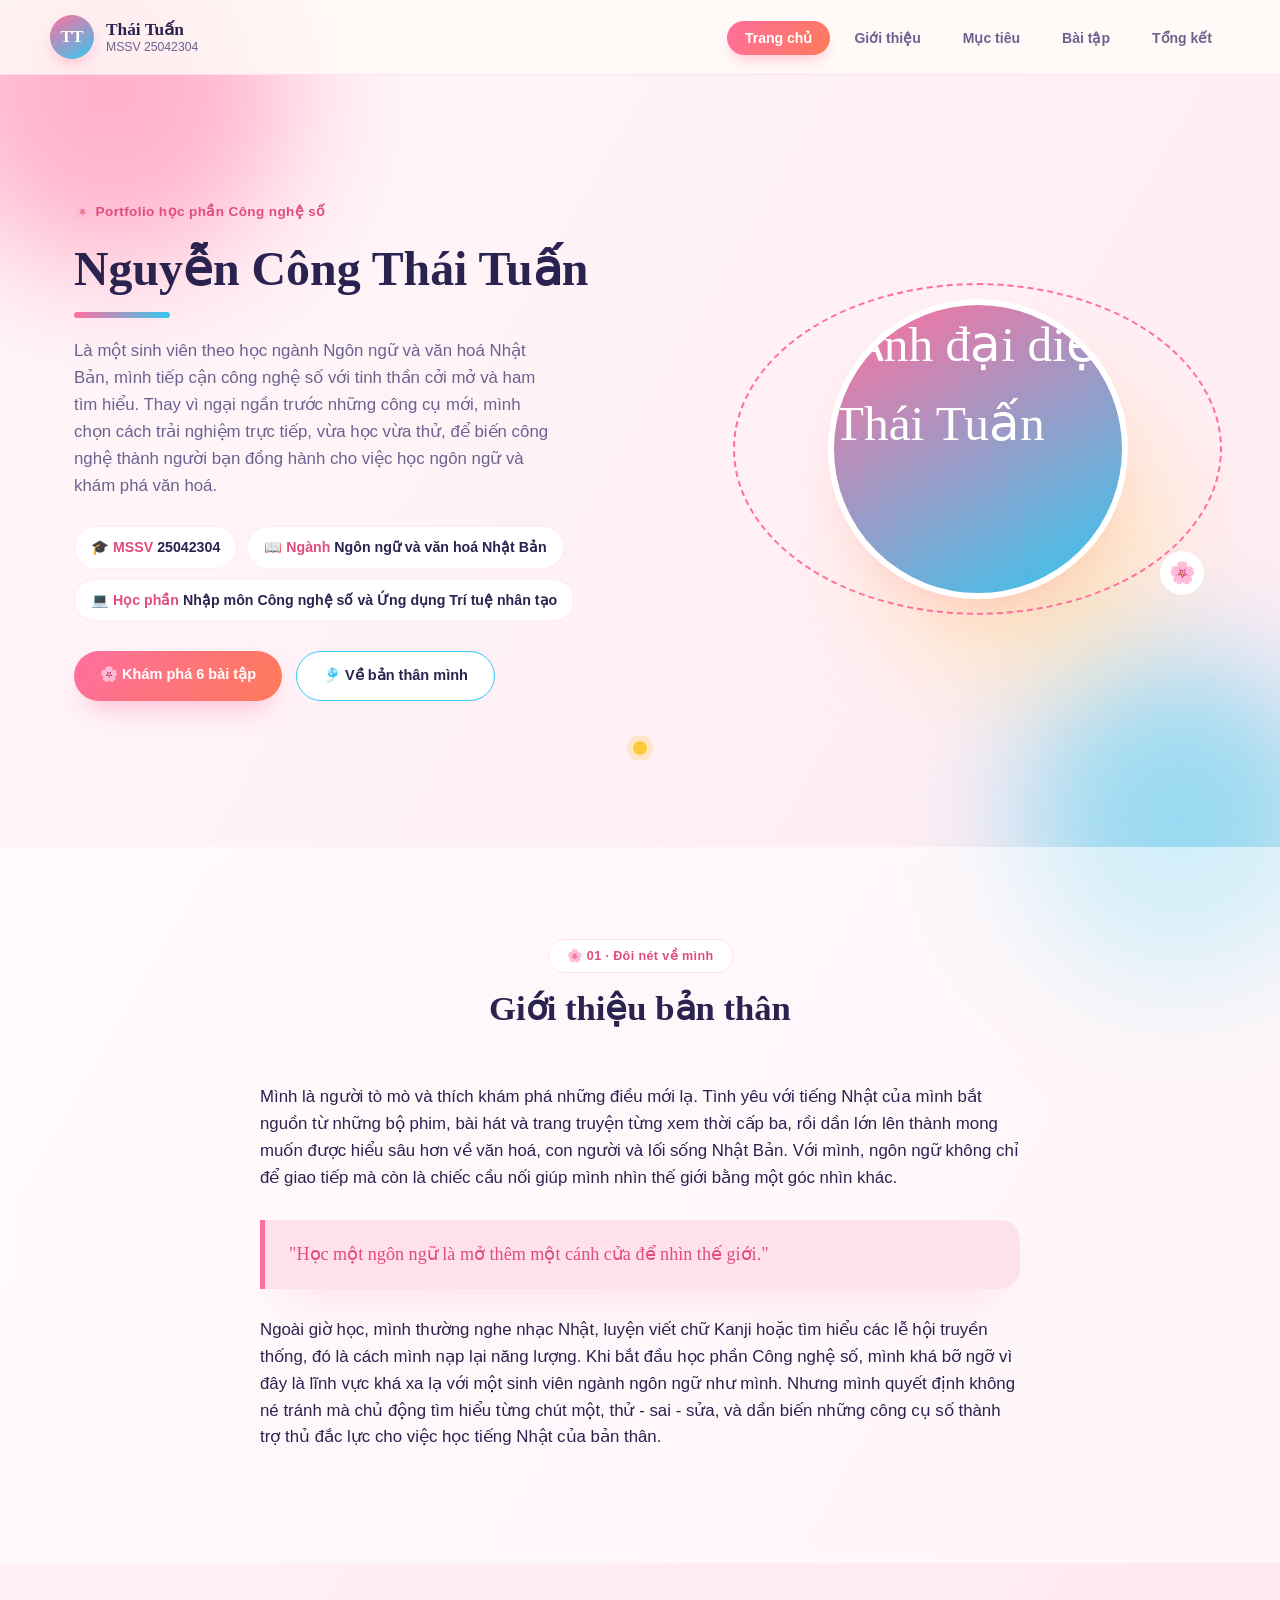
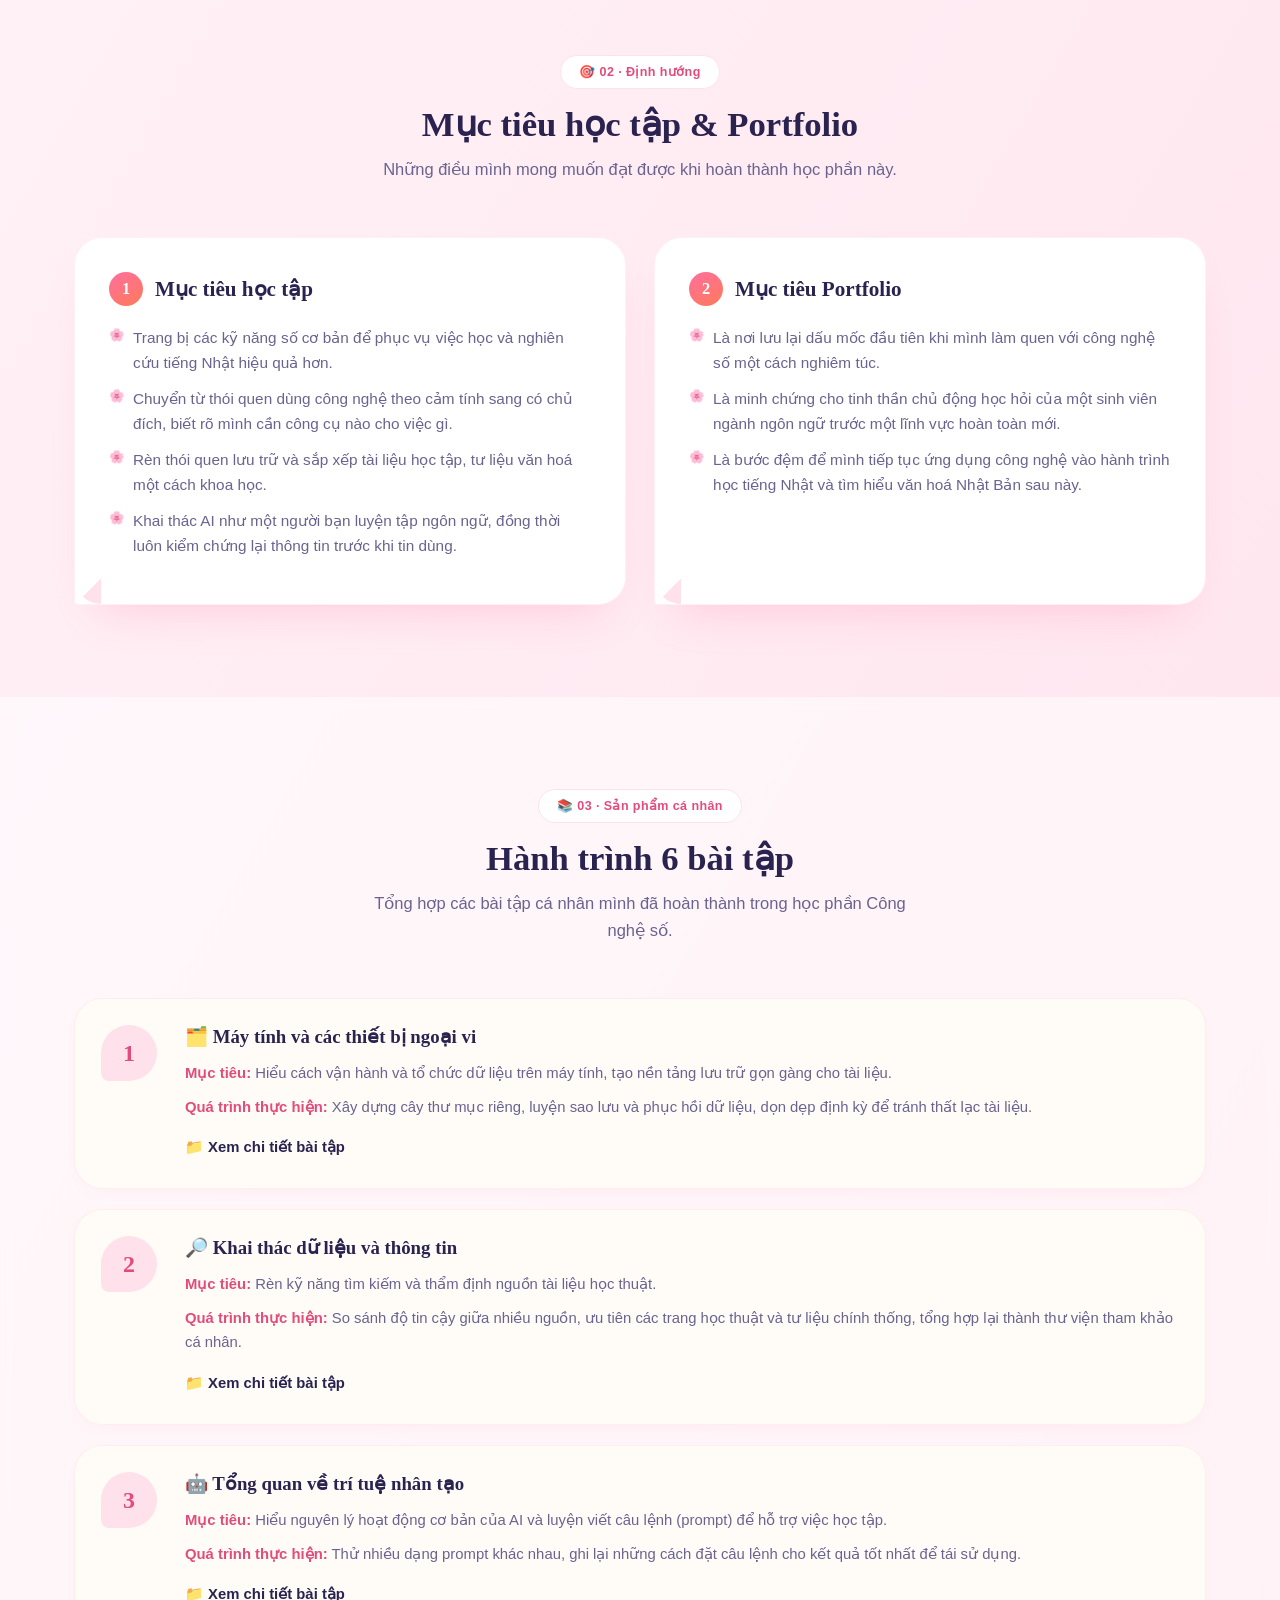
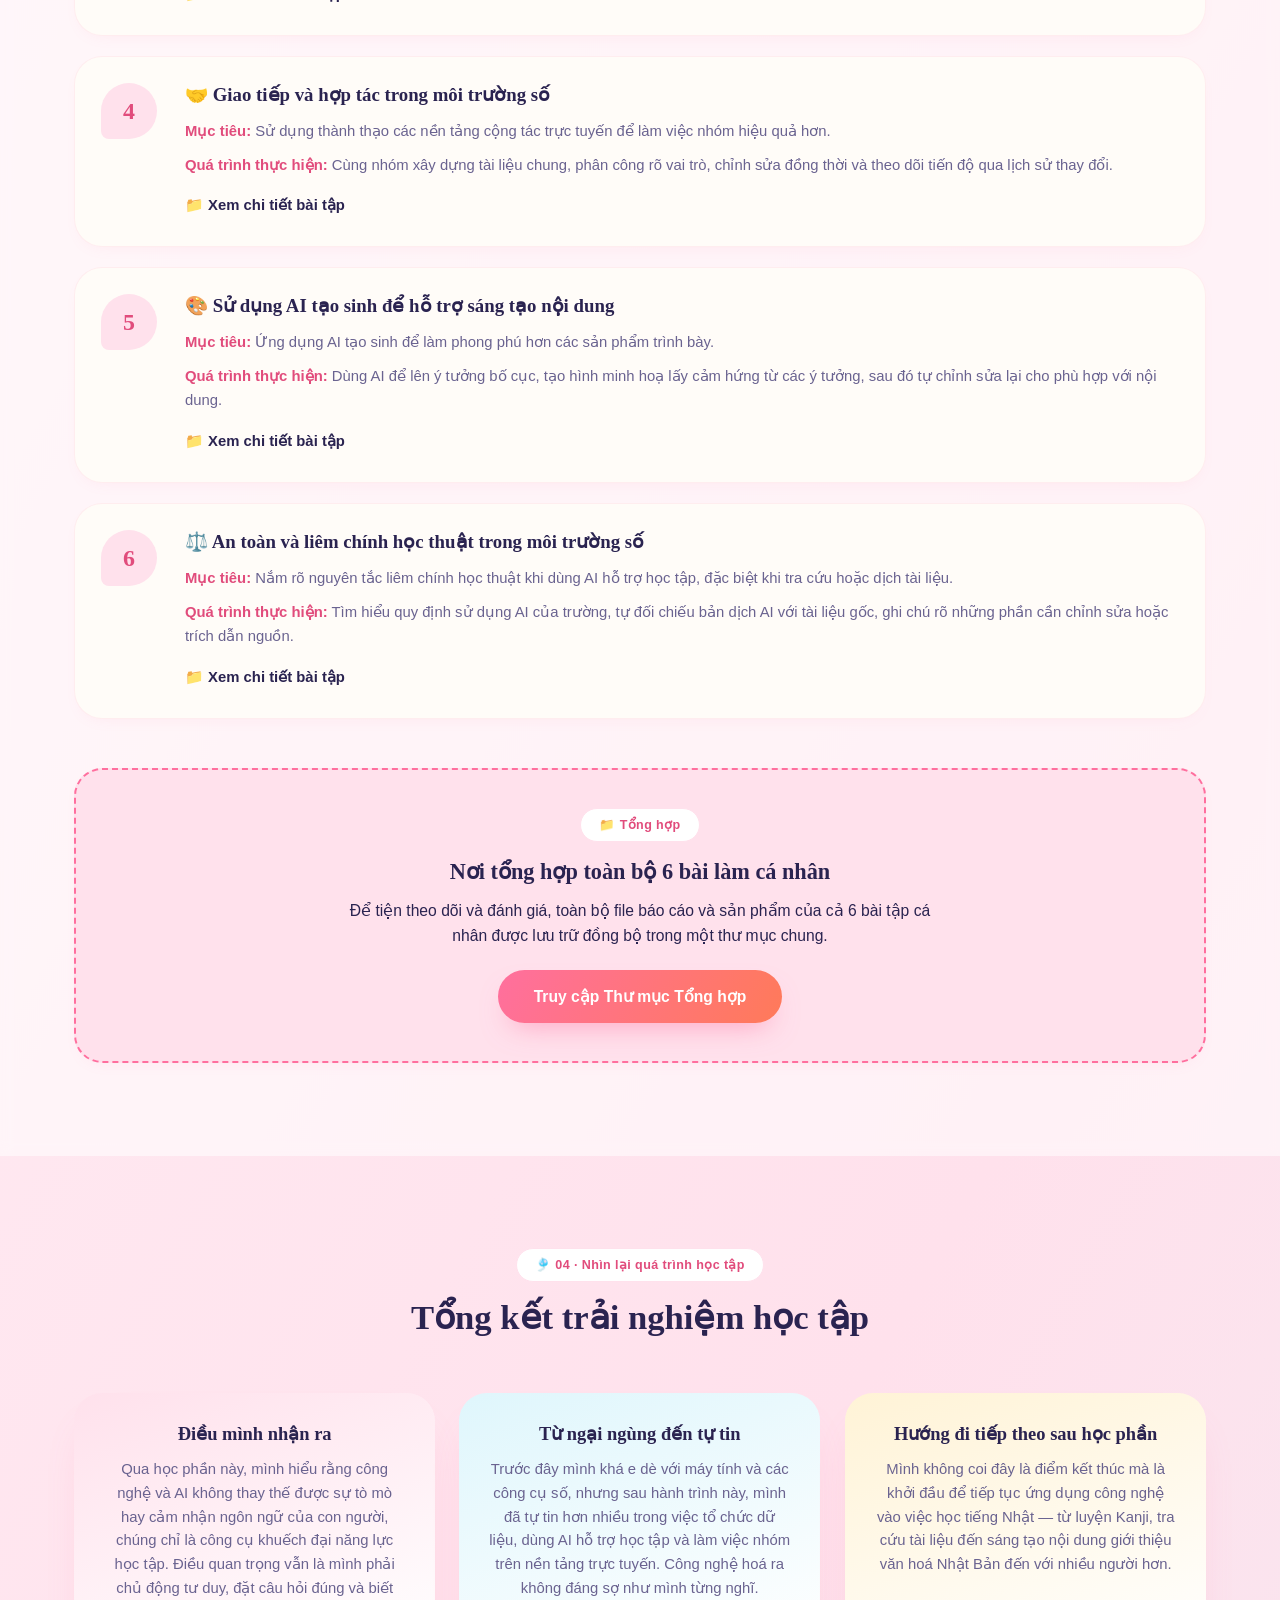
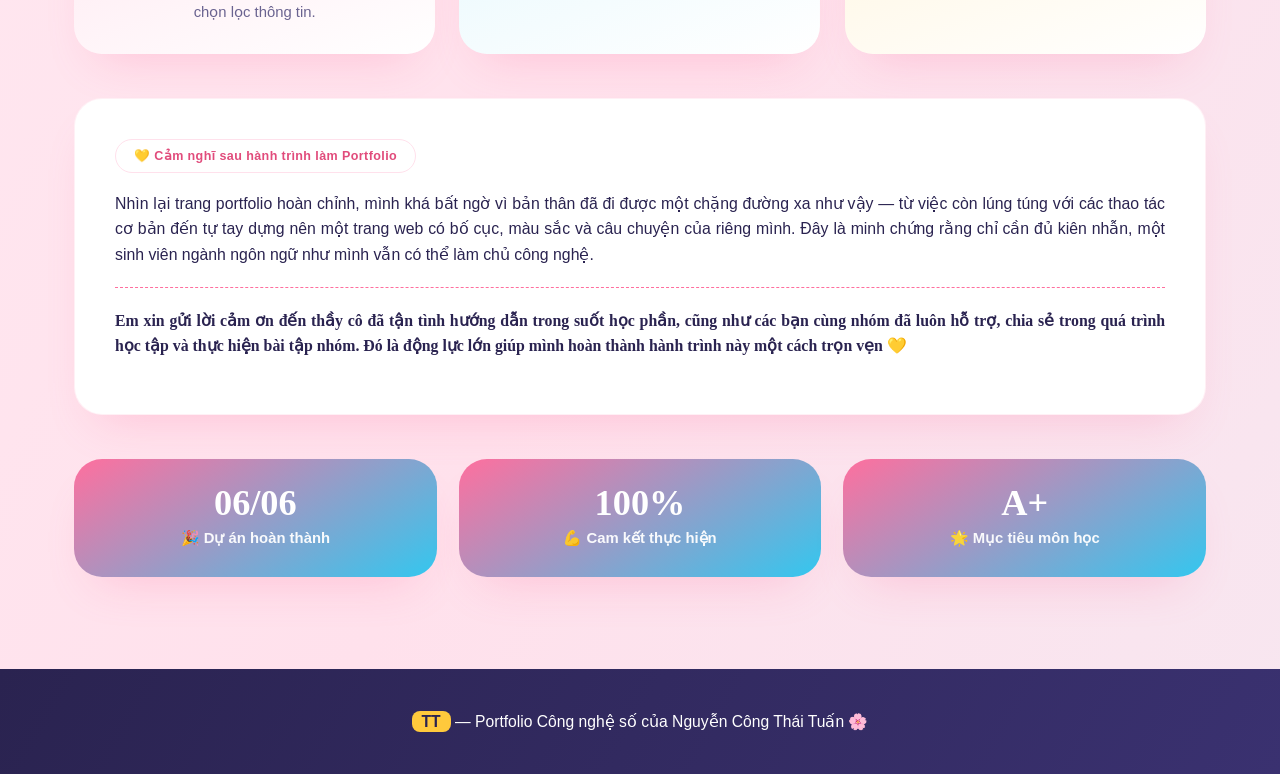
==== commit dbbbdcdd: "Update index.html" ====
--- a/index.html
+++ b/index.html
@@ -54,7 +54,8 @@
     </div>
     <div class="hero-frame reveal">
       <div class="frame-ring"></div>
-      <div class="frame-img">TT</div>
+      <!-- THAY ĐƯỜNG DẪN ẢNH CỦA BẠN VÀO src="..." Ở DÒNG DƯỚI -->
+      <img class="frame-img" src="thaituan.jpg" alt="Ảnh đại diện Thái Tuấn" style="width: 100%; height: 100%; object-fit: cover; border-radius: 50%;">
       <div class="frame-sticker">🌸</div>
     </div>
   </div>
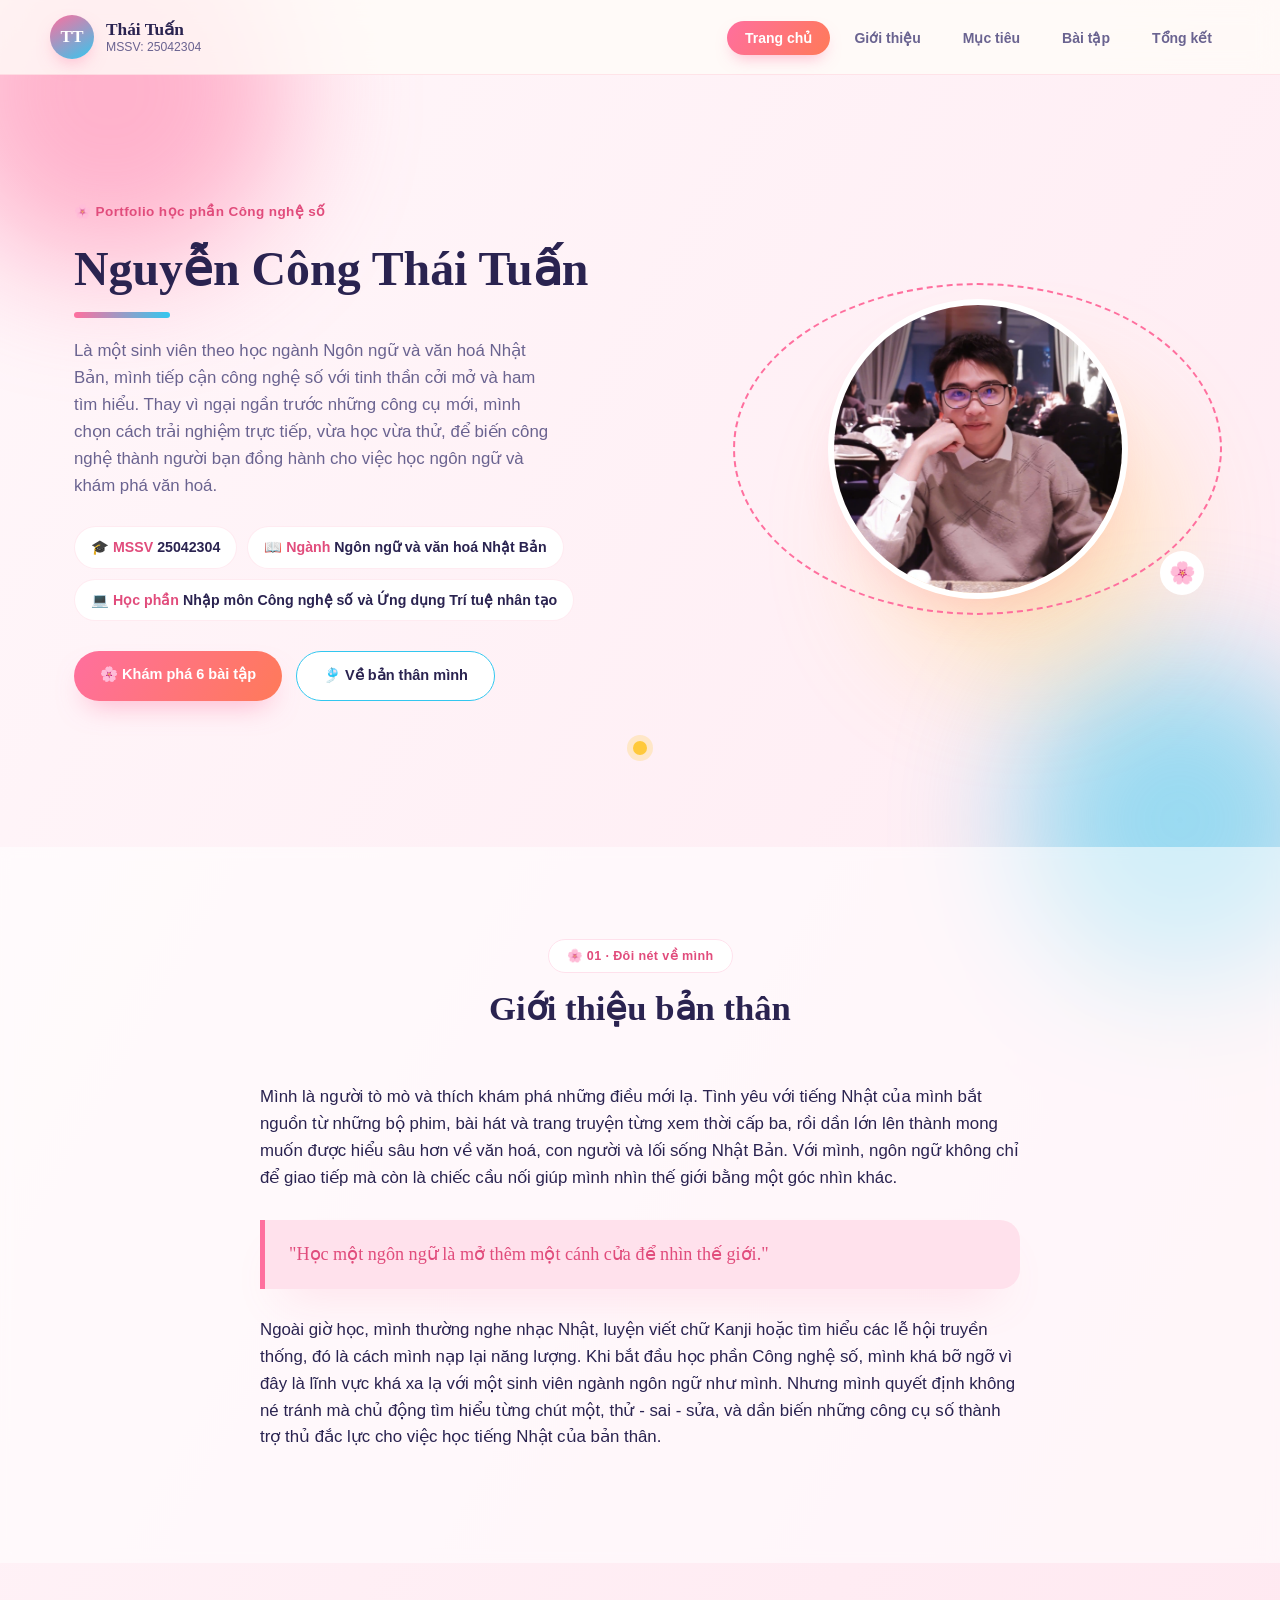
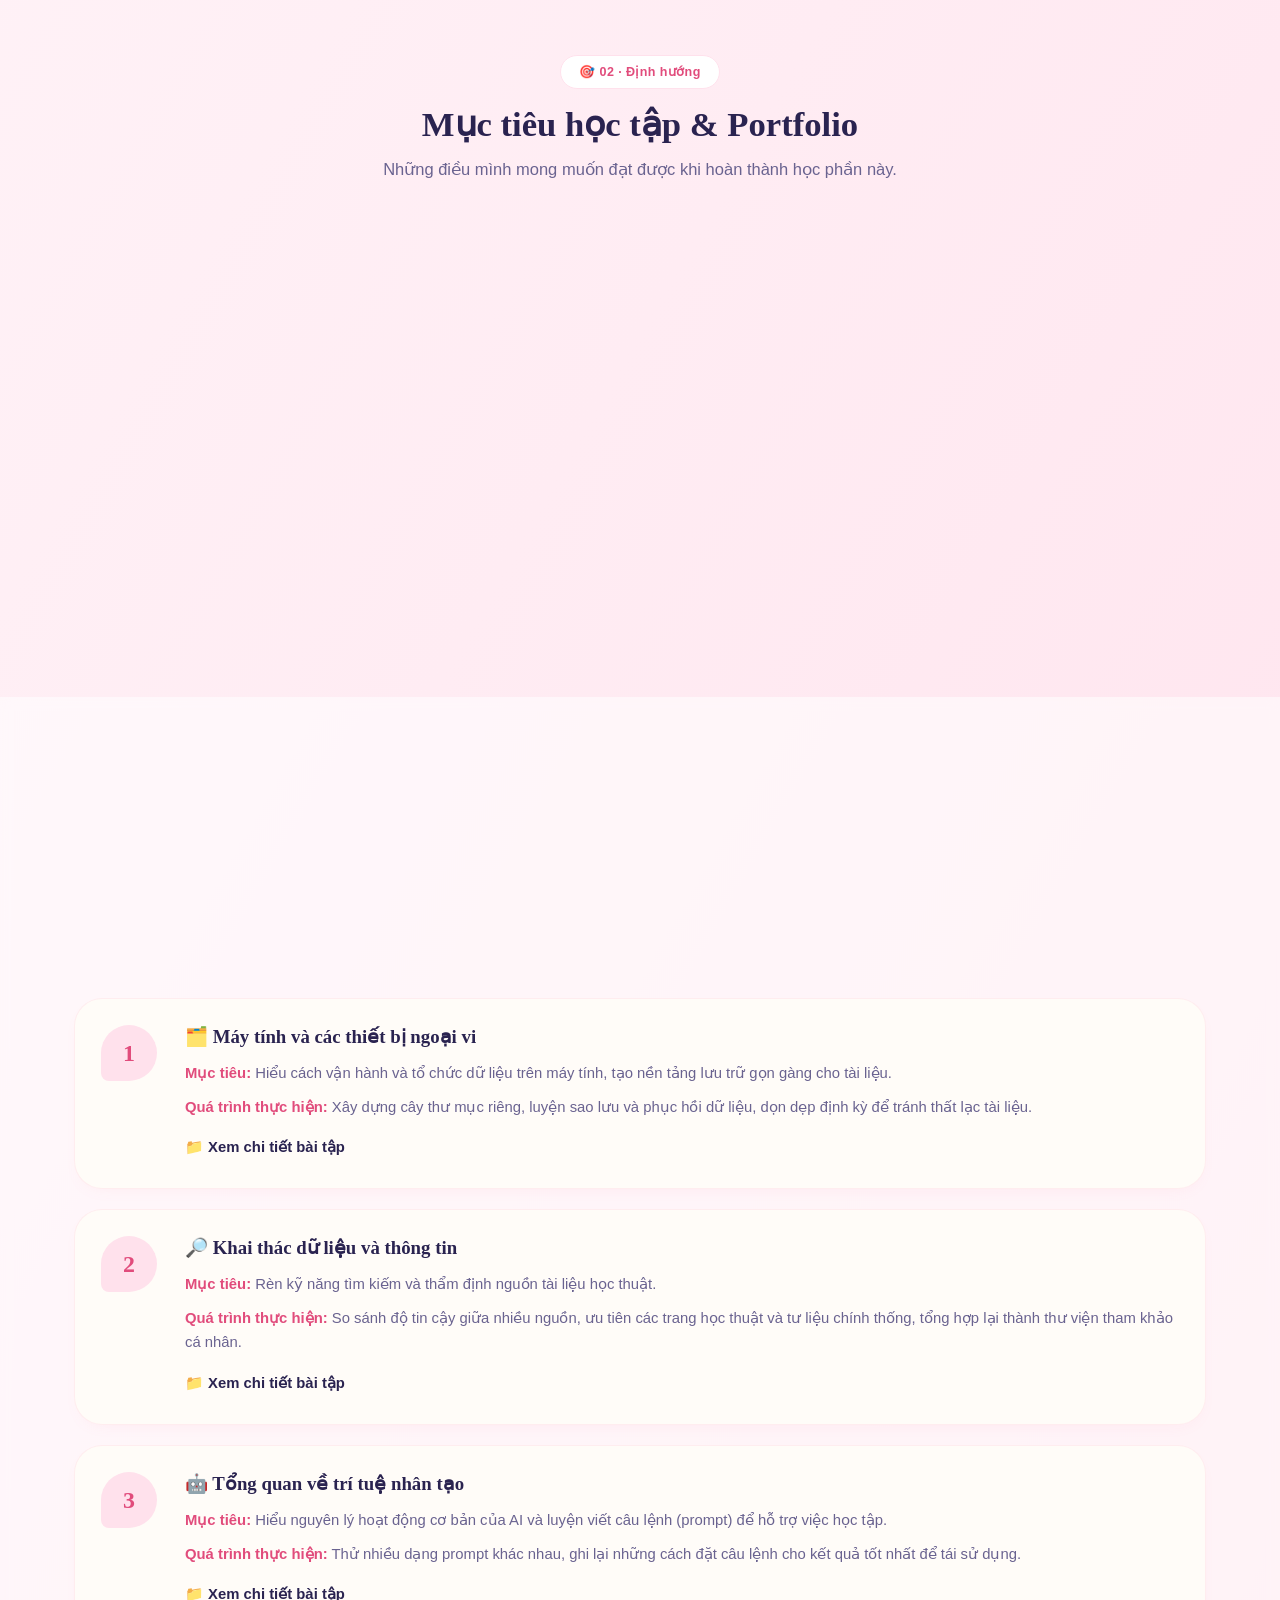
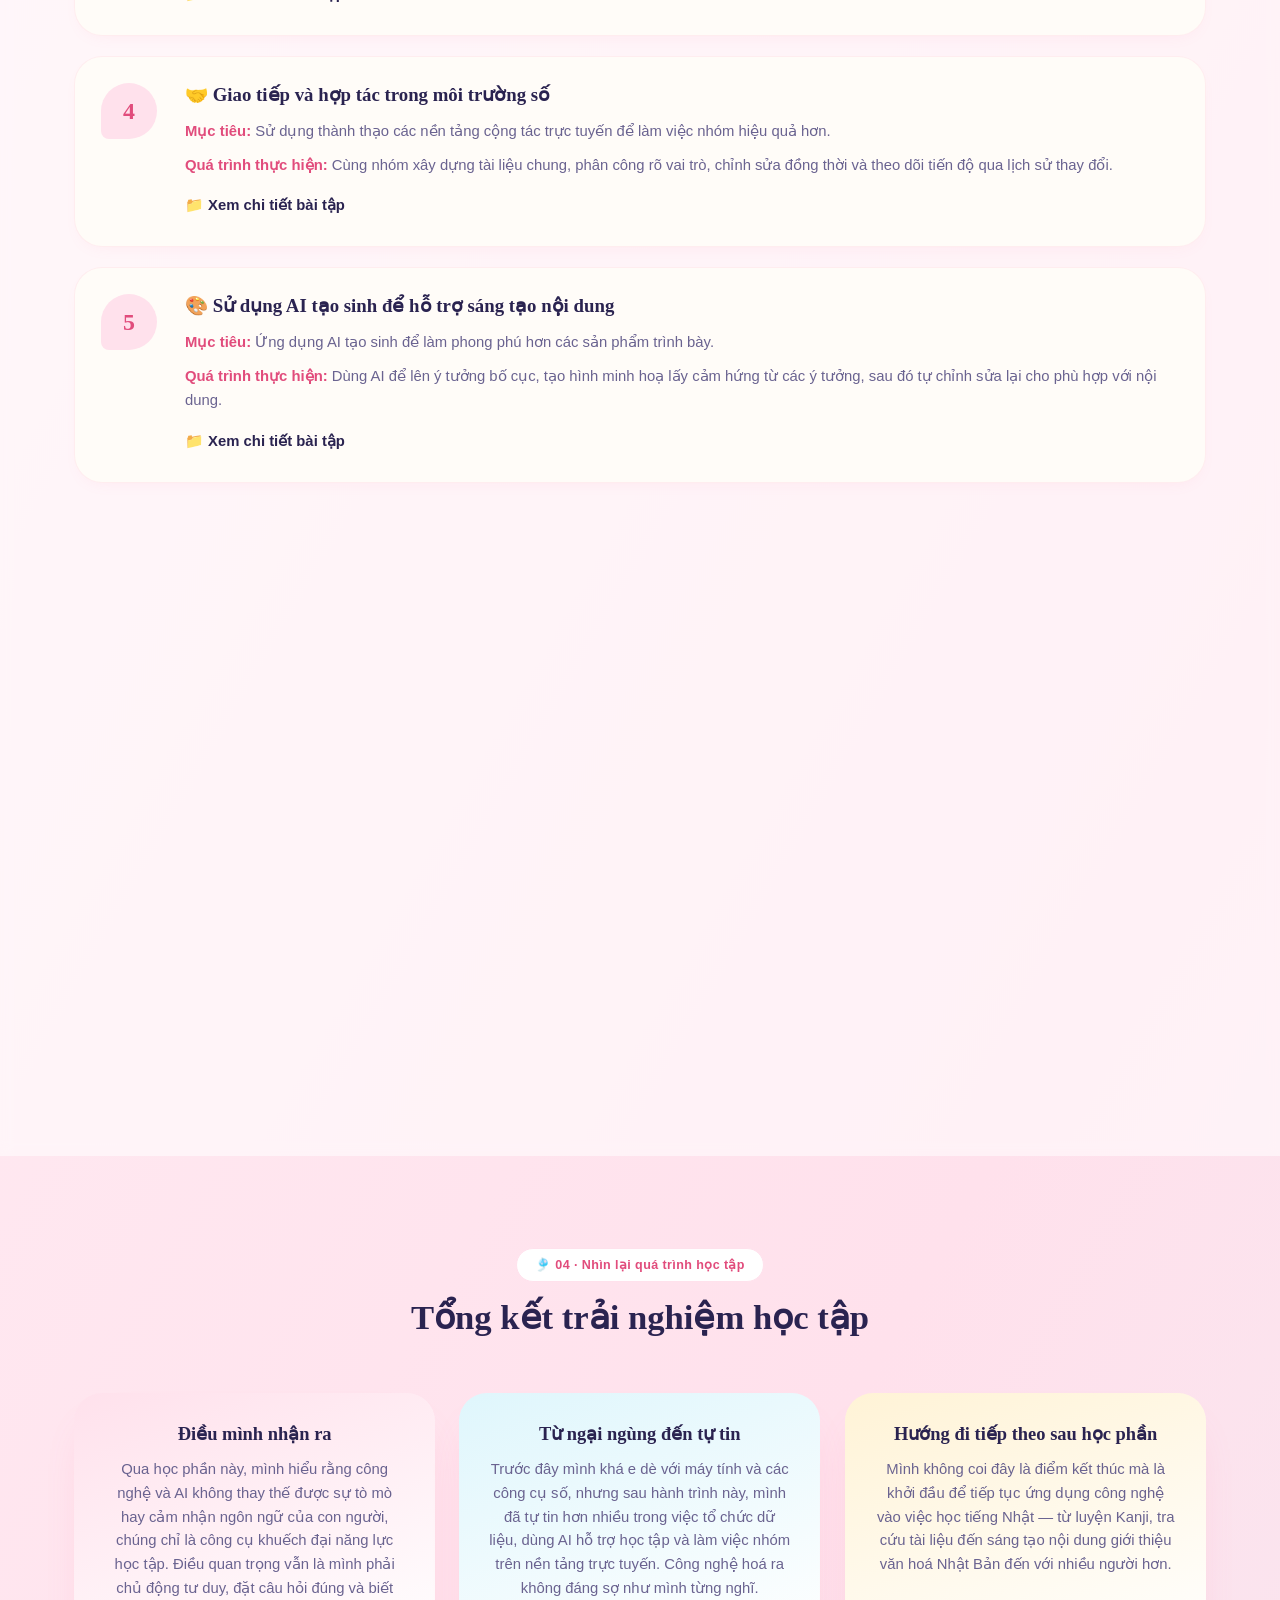
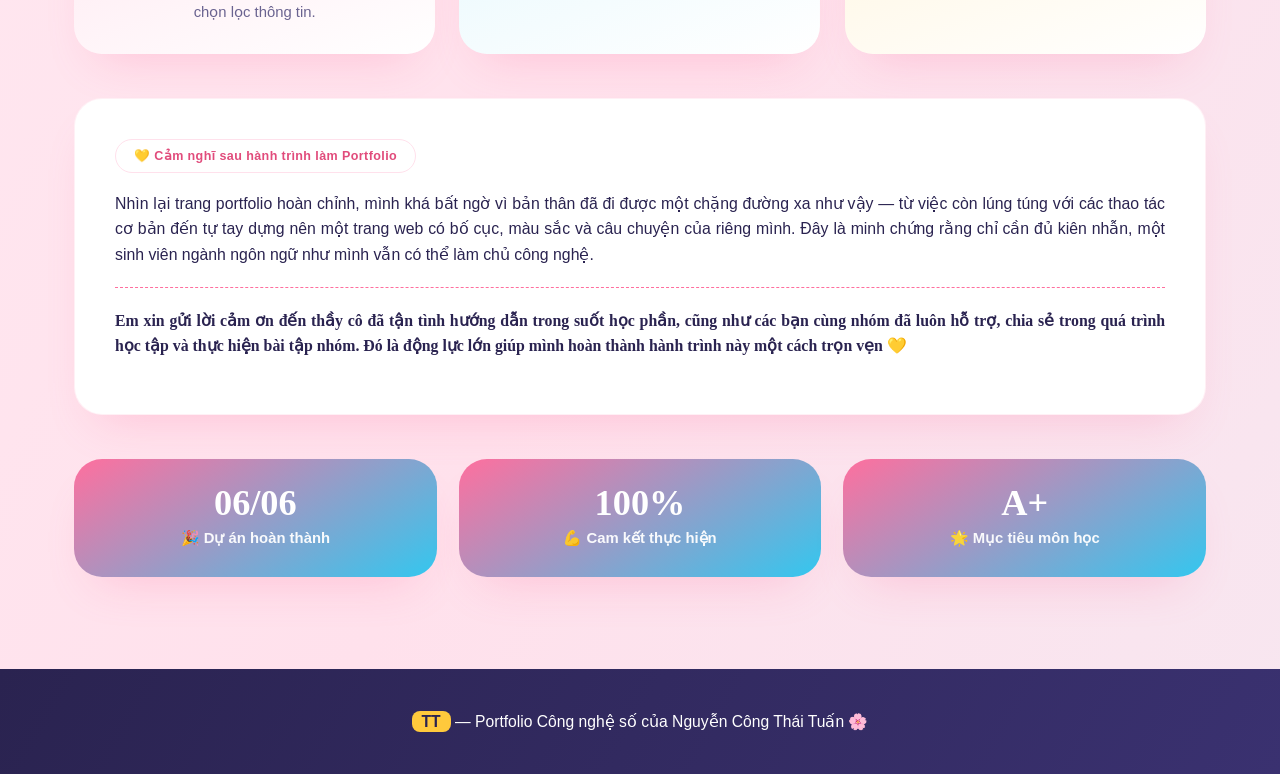
==== commit b047c694: "Update index.html" ====
--- a/index.html
+++ b/index.html
@@ -23,7 +23,7 @@
       <div class="seal">TT</div>
       <div class="brand-text">
         <span class="brand-name">Thái Tuấn</span>
-        <span class="brand-id">MSSV 25042304</span>
+        <span class="brand-id">MSSV: 25042304</span>
       </div>
     </div>
     <ul class="nav-links">
